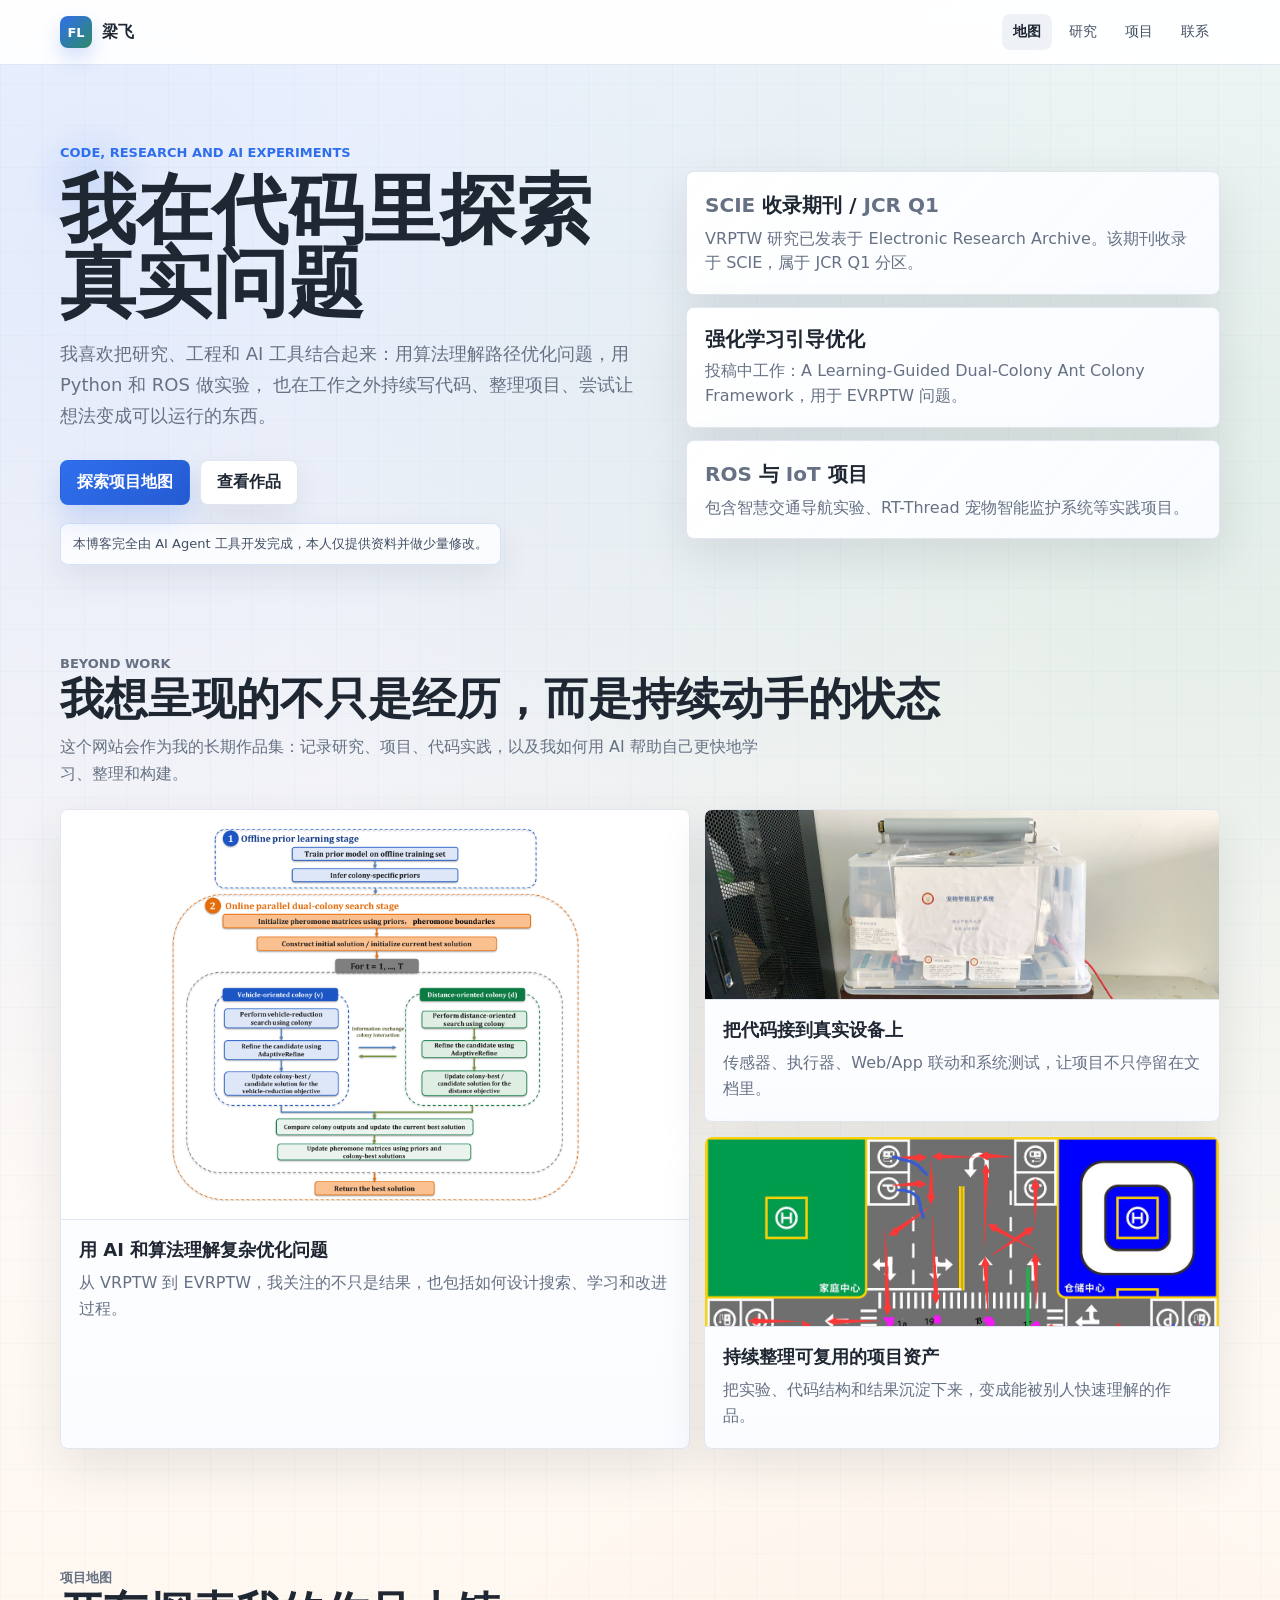
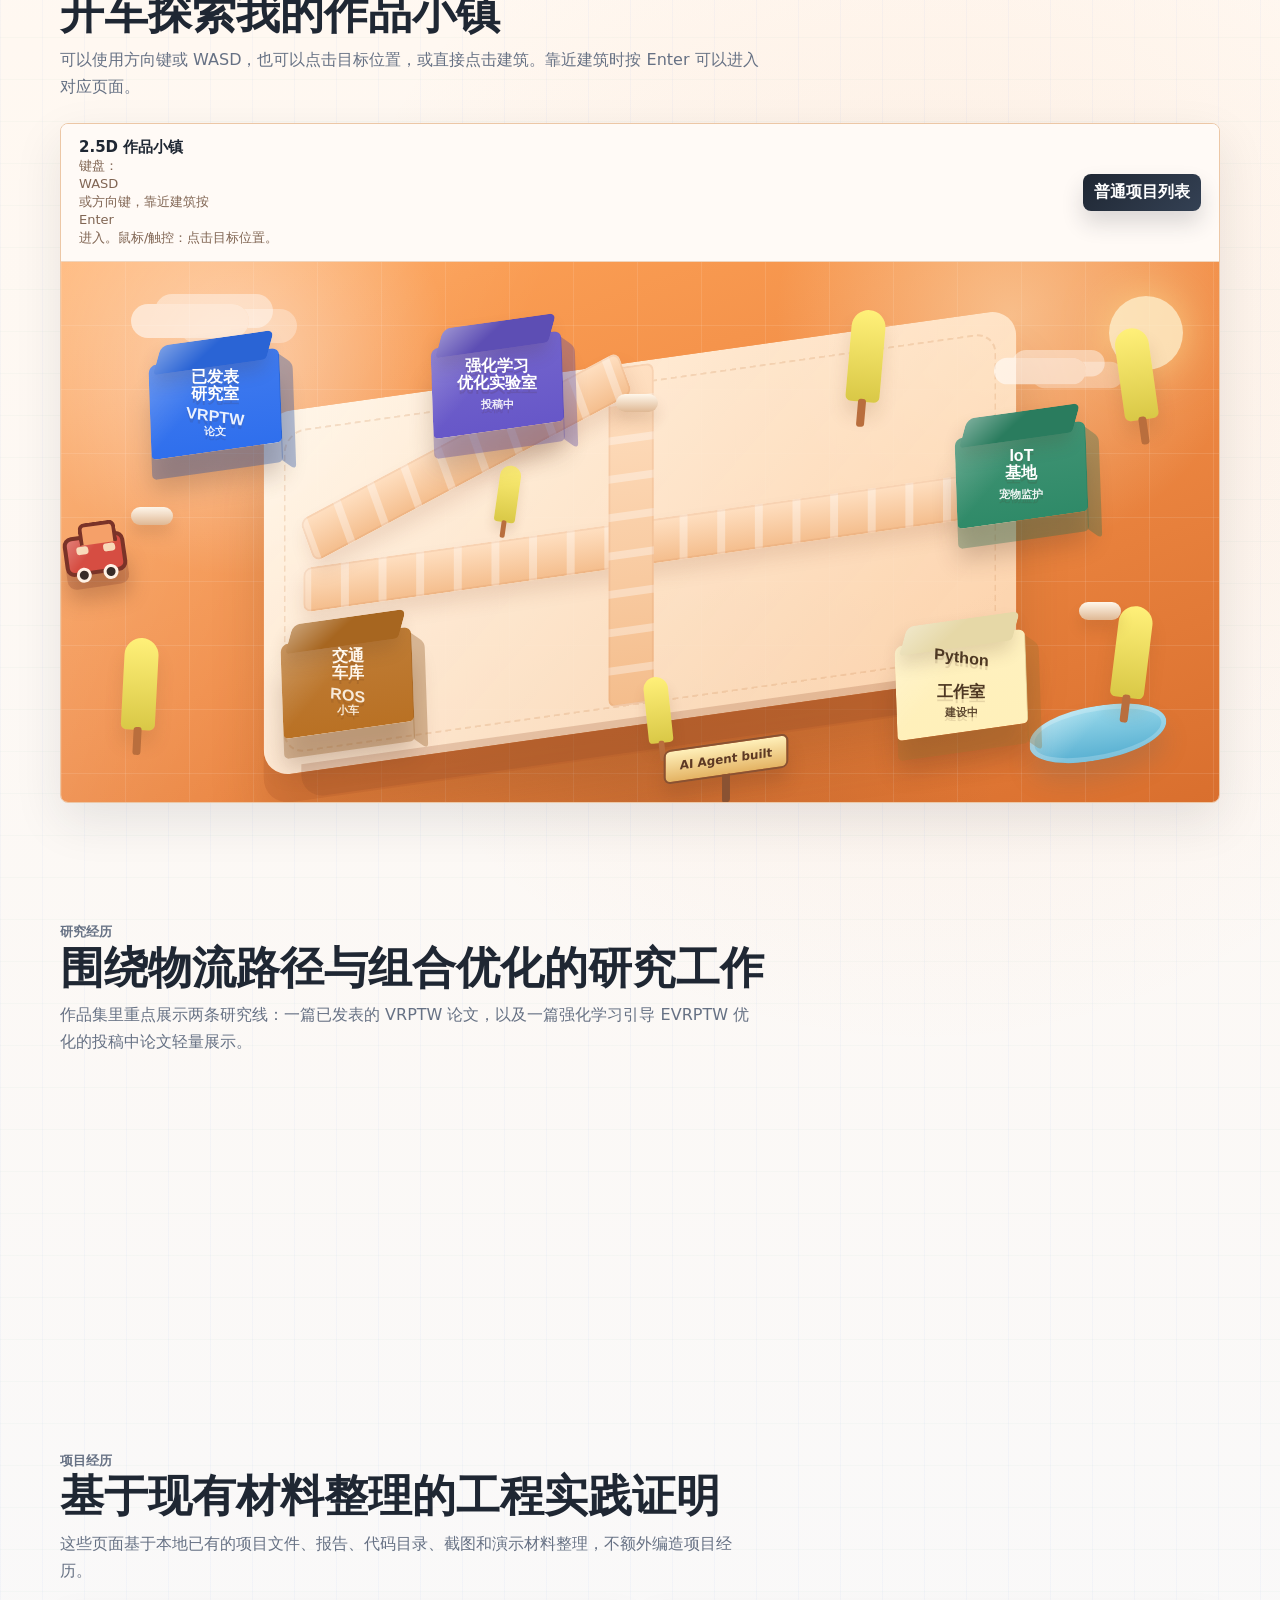
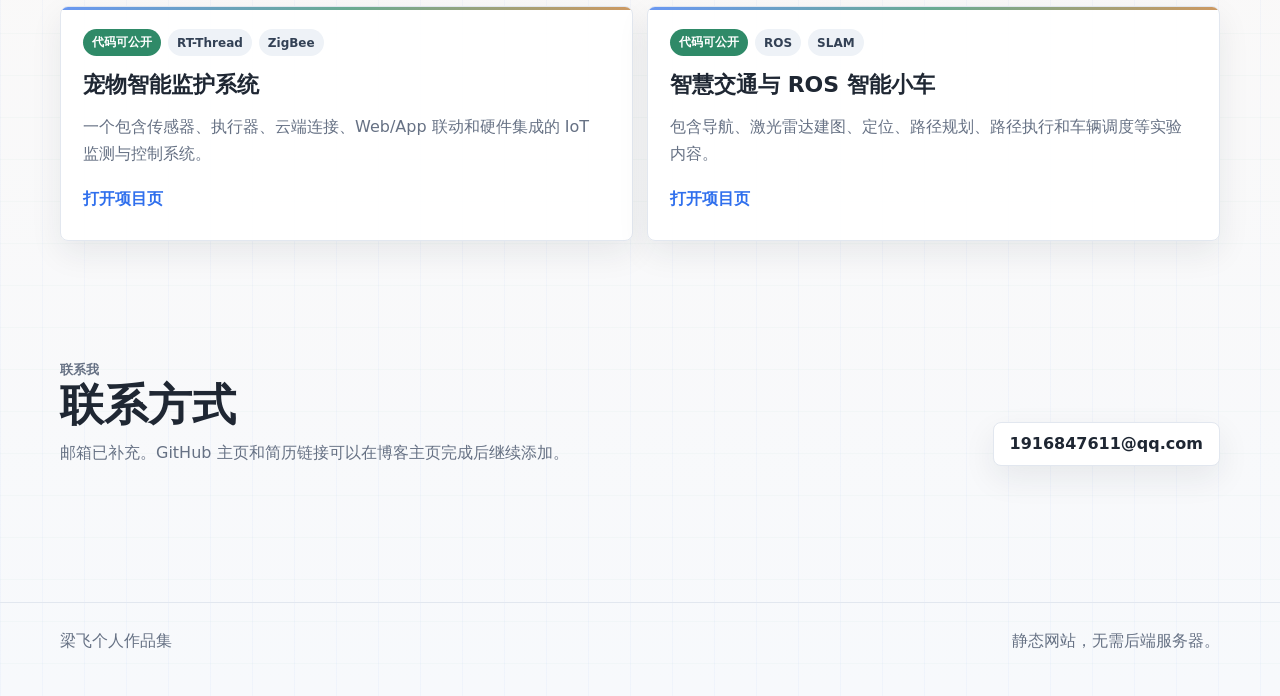
==== index.html @ 17a9ac5a "Initial portfolio site" ====
<!doctype html>
<html lang="zh-CN">
<head>
  <meta charset="utf-8">
  <meta name="viewport" content="width=device-width, initial-scale=1">
  <title>梁飞 | AI、数据与 Python 作品集</title>
  <meta name="description" content="梁飞的个人作品集，聚焦 AI、数据、路径优化、ROS、IoT 和 Python 工程实践。">
  <link rel="icon" href="assets/favicon.svg" type="image/svg+xml">
  <meta property="og:type" content="website">
  <meta property="og:title" content="梁飞 | AI、数据与 Python 作品集">
  <meta property="og:description" content="梁飞的个人作品集，聚焦路径优化、强化学习、ROS、IoT 和 Python 工程实践。">
  <meta property="og:image" content="assets/img/og-image.png">
  <meta name="twitter:card" content="summary_large_image">
  <meta name="twitter:title" content="梁飞 | AI、数据与 Python 作品集">
  <meta name="twitter:description" content="梁飞的个人作品集，聚焦路径优化、强化学习、ROS、IoT 和 Python 工程实践。">
  <meta name="twitter:image" content="assets/img/og-image.png">
  <link rel="stylesheet" href="assets/css/styles.css">
</head>
<body>
  <header class="site-header">
    <nav class="nav" aria-label="主导航">
      <a class="brand" href="index.html">
        <span class="brand-mark">FL</span>
        <span>梁飞</span>
      </a>
      <div class="nav-links">
        <a href="#map">地图</a>
        <a href="#research">研究</a>
        <a href="#projects">项目</a>
        <a href="#contact">联系</a>
      </div>
    </nav>
  </header>

  <main class="page">
    <section class="hero" id="home">
      <div>
        <p class="eyebrow">Code, research and AI experiments</p>
        <h1>我在代码里探索真实问题</h1>
        <p class="hero-copy">
          我喜欢把研究、工程和 <span class="notranslate" translate="no">AI</span> 工具结合起来：用算法理解路径优化问题，用 <span class="notranslate" translate="no">Python</span> 和 <span class="notranslate" translate="no">ROS</span> 做实验，
          也在工作之外持续写代码、整理项目、尝试让想法变成可以运行的东西。
        </p>
        <div class="hero-actions">
          <a class="primary-action" href="#map">探索项目地图</a>
          <a class="secondary-action" href="#projects">查看作品</a>
        </div>
        <p class="agent-note">本博客完全由 <span class="notranslate" translate="no">AI Agent</span> 工具开发完成，本人仅提供资料并做少量修改。</p>
      </div>
      <aside class="hero-panel" aria-label="作品集亮点">
        <div class="metric">
          <strong><span class="notranslate" translate="no">SCIE</span> 收录期刊 / <span class="notranslate" translate="no">JCR Q1</span></strong>
          <span><span class="notranslate" translate="no">VRPTW</span> 研究已发表于 <span class="notranslate" translate="no">Electronic Research Archive</span>。该期刊收录于 <span class="notranslate" translate="no">SCIE</span>，属于 <span class="notranslate" translate="no">JCR Q1</span> 分区。</span>
        </div>
        <div class="metric">
          <strong>强化学习引导优化</strong>
          <span>投稿中工作：<span class="notranslate" translate="no">A Learning-Guided Dual-Colony Ant Colony Framework</span>，用于 <span class="notranslate" translate="no">EVRPTW</span> 问题。</span>
        </div>
        <div class="metric">
          <strong><span class="notranslate" translate="no">ROS</span> 与 <span class="notranslate" translate="no">IoT</span> 项目</strong>
          <span>包含智慧交通导航实验、<span class="notranslate" translate="no">RT-Thread</span> 宠物智能监护系统等实践项目。</span>
        </div>
      </aside>
    </section>

    <section class="section personal-section">
      <div class="section-head">
        <div>
          <p class="eyebrow">Beyond work</p>
          <h2>我想呈现的不只是经历，而是持续动手的状态</h2>
          <p>这个网站会作为我的长期作品集：记录研究、项目、代码实践，以及我如何用 <span class="notranslate" translate="no">AI</span> 帮助自己更快地学习、整理和构建。</p>
        </div>
      </div>
      <div class="visual-grid">
        <a class="visual-card visual-card-large" href="projects/rl-optimization.html">
          <img src="assets/img/rl-flowchart.png" alt="强化学习优化论文流程图">
          <div>
            <strong>用 <span class="notranslate" translate="no">AI</span> 和算法理解复杂优化问题</strong>
            <p>从 <span class="notranslate" translate="no">VRPTW</span> 到 <span class="notranslate" translate="no">EVRPTW</span>，我关注的不只是结果，也包括如何设计搜索、学习和改进过程。</p>
          </div>
        </a>
        <a class="visual-card" href="projects/iot-base.html">
          <img src="assets/img/pet-front.png" alt="宠物智能监护系统硬件正面">
          <div>
            <strong>把代码接到真实设备上</strong>
            <p>传感器、执行器、Web/App 联动和系统测试，让项目不只停留在文档里。</p>
          </div>
        </a>
        <a class="visual-card" href="projects/traffic-garage.html">
          <img src="assets/img/traffic-path.png" alt="智慧交通路径规划示意图">
          <div>
            <strong>持续整理可复用的项目资产</strong>
            <p>把实验、代码结构和结果沉淀下来，变成能被别人快速理解的作品。</p>
          </div>
        </a>
      </div>
    </section>

    <section class="section" id="map">
      <div class="section-head">
        <div>
          <p class="eyebrow">项目地图</p>
          <h2>开车探索我的作品小镇</h2>
          <p>可以使用方向键或 <span class="notranslate" translate="no">WASD</span>，也可以点击目标位置，或直接点击建筑。靠近建筑时按 <span class="notranslate" translate="no">Enter</span> 可以进入对应页面。</p>
        </div>
      </div>

      <div class="map-shell">
        <div class="map-toolbar">
          <div>
            <strong>2.5D 作品小镇</strong>
            <span>键盘：<span class="notranslate" translate="no">WASD</span> 或方向键，靠近建筑按 <span class="notranslate" translate="no">Enter</span> 进入。鼠标/触控：点击目标位置。</span>
          </div>
          <a class="button-link" href="#projects">普通项目列表</a>
        </div>
        <div class="project-map" data-map tabindex="0" aria-label="交互式 2.5D 项目地图">
          <span class="map-cloud c1"></span>
          <span class="map-cloud c2"></span>
          <span class="map-lake"></span>
          <div class="map-ground"></div>
          <div class="map-road"></div>
          <div class="map-road branch"></div>
          <button class="map-building" type="button" data-project="published"><span>已发表<br>研究室<small><span class="notranslate" translate="no">VRPTW</span> 论文</small></span></button>
          <button class="map-building" type="button" data-project="rl"><span>强化学习<br>优化实验室<small>投稿中</small></span></button>
          <button class="map-building" type="button" data-project="iot"><span>IoT<br>基地<small>宠物监护</small></span></button>
          <button class="map-building" type="button" data-project="traffic"><span>交通<br>车库<small><span class="notranslate" translate="no">ROS</span> 小车</small></span></button>
          <button class="map-building" type="button" data-project="python"><span><span class="notranslate" translate="no">Python</span><br>工作室<small>建设中</small></span></button>
          <span class="tree t1"></span>
          <span class="tree t2"></span>
          <span class="tree t3"></span>
          <span class="tree t4"></span>
          <span class="tree t5"></span>
          <span class="tree t6"></span>
          <span class="rock r1"></span>
          <span class="rock r2"></span>
          <span class="rock r3"></span>
          <span class="map-sign notranslate" translate="no">AI Agent built</span>
          <div class="map-car" data-car aria-hidden="true"><span class="wheel left"></span><span class="wheel right"></span></div>
          <aside class="map-card" data-map-card>
            <div class="tag-row" data-card-tags></div>
            <h3 data-card-title>已发表研究室</h3>
            <p data-card-summary></p>
            <p><strong>状态：</strong> <span data-card-status></span></p>
            <a class="primary-action" data-card-link href="projects/published-research.html">查看详情</a>
            <p class="map-enter-hint">靠近建筑时按 <span class="notranslate" translate="no">Enter</span> 进入对应页面</p>
          </aside>
        </div>
      </div>
    </section>

    <section class="section" id="research">
      <div class="section-head">
        <div>
          <p class="eyebrow">研究经历</p>
          <h2>围绕物流路径与组合优化的研究工作</h2>
          <p>作品集里重点展示两条研究线：一篇已发表的 <span class="notranslate" translate="no">VRPTW</span> 论文，以及一篇强化学习引导 <span class="notranslate" translate="no">EVRPTW</span> 优化的投稿中论文轻量展示。</p>
        </div>
      </div>
      <div class="work-grid">
        <article class="work-card featured">
          <div class="tag-row">
            <span class="tag blue">已发表</span>
            <span class="tag notranslate" translate="no">SCIE</span>
            <span class="tag notranslate" translate="no">JCR Q1</span>
            <span class="tag notranslate" translate="no">VRPTW</span>
            <span class="tag notranslate" translate="no">CSO-TS</span>
          </div>
          <h3><span class="notranslate" translate="no">Synergistic design for VRPTW</span></h3>
          <p>基于路径多样性指标与自适应邻域搜索的竞争群优化方法，并在 Solomon benchmark 上进行测试。</p>
          <a class="text-link" href="projects/published-research.html">查看研究详情</a>
        </article>
        <article class="work-card">
          <div class="tag-row">
            <span class="tag violet">投稿中</span>
            <span class="tag">强化学习</span>
            <span class="tag notranslate" translate="no">EVRPTW</span>
          </div>
          <h3><span class="notranslate" translate="no">A Learning-Guided Dual-Colony Ant Colony Framework</span></h3>
          <p>投稿中论文的有限公开展示：学习引导双种群蚁群算法，用于解决带时间窗的电动车路径问题。</p>
          <a class="text-link" href="projects/rl-optimization.html">查看轻量展示</a>
        </article>
      </div>
    </section>

    <section class="section" id="projects">
      <div class="section-head">
        <div>
          <p class="eyebrow">项目经历</p>
          <h2>基于现有材料整理的工程实践证明</h2>
          <p>这些页面基于本地已有的项目文件、报告、代码目录、截图和演示材料整理，不额外编造项目经历。</p>
        </div>
      </div>
      <div class="work-grid">
        <article class="work-card">
          <div class="tag-row">
            <span class="tag green">代码可公开</span>
            <span class="tag notranslate" translate="no">RT-Thread</span>
            <span class="tag notranslate" translate="no">ZigBee</span>
          </div>
          <h3>宠物智能监护系统</h3>
          <p>一个包含传感器、执行器、云端连接、Web/App 联动和硬件集成的 IoT 监测与控制系统。</p>
          <a class="text-link" href="projects/iot-base.html">打开项目页</a>
        </article>
        <article class="work-card">
          <div class="tag-row">
            <span class="tag green">代码可公开</span>
            <span class="tag notranslate" translate="no">ROS</span>
            <span class="tag notranslate" translate="no">SLAM</span>
          </div>
          <h3>智慧交通与 <span class="notranslate" translate="no">ROS</span> 智能小车</h3>
          <p>包含导航、激光雷达建图、定位、路径规划、路径执行和车辆调度等实验内容。</p>
          <a class="text-link" href="projects/traffic-garage.html">打开项目页</a>
        </article>
      </div>
    </section>

    <section class="section" id="contact">
      <div class="section-head">
        <div>
          <p class="eyebrow">联系我</p>
          <h2>联系方式</h2>
          <p>邮箱已补充。GitHub 主页和简历链接可以在博客主页完成后继续添加。</p>
        </div>
        <a class="secondary-action" href="mailto:1916847611@qq.com">1916847611@qq.com</a>
      </div>
    </section>
  </main>

  <footer class="site-footer">
    <div class="footer-row">
      <span>梁飞个人作品集</span>
      <span>静态网站，无需后端服务器。</span>
    </div>
  </footer>

  <script src="assets/js/main.js?v=20260509-polish"></script>
</body>
</html>
---- assets/css/styles.css ----
:root {
  --ink: #1f2733;
  --muted: #667184;
  --line: #e2e7ef;
  --line-strong: #d4dce8;
  --paper: #ffffff;
  --soft: #f6f8fb;
  --clay: #f08b45;
  --clay-deep: #d96f2e;
  --cream: #fff0df;
  --blue: #2f6fed;
  --green: #2f8a68;
  --amber: #b97124;
  --violet: #6757c8;
  --red: #d64d42;
  --shadow: 0 18px 48px rgba(31, 39, 51, .10);
  --shadow-soft: 0 12px 32px rgba(31, 39, 51, .08);
}

* {
  box-sizing: border-box;
}

html {
  scroll-behavior: smooth;
}

body {
  margin: 0;
  color: var(--ink);
  background:
    linear-gradient(90deg, rgba(47, 111, 237, .035) 1px, transparent 1px),
    linear-gradient(0deg, rgba(47, 138, 104, .028) 1px, transparent 1px),
    radial-gradient(circle at 8% 6%, rgba(47, 111, 237, .12), transparent 26%),
    radial-gradient(circle at 92% 12%, rgba(47, 138, 104, .13), transparent 25%),
    radial-gradient(circle at 72% 52%, rgba(240, 139, 69, .10), transparent 28%),
    linear-gradient(180deg, #fbfcff 0%, #fff8f1 42%, #f7f9fc 100%);
  background-size: 42px 42px, 42px 42px, auto, auto, auto, auto;
  font-family: Inter, ui-sans-serif, system-ui, -apple-system, BlinkMacSystemFont, "Segoe UI", sans-serif;
  letter-spacing: 0;
}

a {
  color: inherit;
  text-decoration: none;
}

img {
  display: block;
  max-width: 100%;
}

.site-header {
  position: sticky;
  top: 0;
  z-index: 20;
  background: rgba(255, 255, 255, .92);
  border-bottom: 1px solid var(--line);
  backdrop-filter: blur(14px);
}

.nav {
  width: min(1160px, calc(100vw - 32px));
  min-height: 64px;
  margin: 0 auto;
  display: flex;
  align-items: center;
  justify-content: space-between;
  gap: 18px;
}

.brand {
  display: inline-flex;
  align-items: center;
  gap: 10px;
  font-weight: 800;
}

.brand-mark {
  width: 32px;
  height: 32px;
  border-radius: 8px;
  display: grid;
  place-items: center;
  color: #fff;
  background: linear-gradient(135deg, var(--blue), var(--green));
  box-shadow: 0 10px 20px rgba(47, 111, 237, .22);
  font-size: 13px;
}

.nav-links {
  display: flex;
  align-items: center;
  gap: 6px;
  color: #435064;
  font-size: 14px;
}

.nav-links a,
.text-link,
.button-link {
  min-height: 36px;
  display: inline-flex;
  align-items: center;
  justify-content: center;
  border-radius: 8px;
  padding: 8px 11px;
}

.nav-links a:hover,
.text-link:hover {
  background: #eef2f7;
}

.nav-links a.is-active {
  color: var(--ink);
  background: #eef2f7;
  font-weight: 850;
}

.button-link {
  color: white;
  background: linear-gradient(135deg, var(--ink), #344154);
  font-weight: 700;
  box-shadow: 0 12px 22px rgba(31, 39, 51, .16);
  transition: transform .18s ease, box-shadow .18s ease, filter .18s ease;
}

.button-link:hover,
.button-link:focus-visible {
  transform: translateY(-2px);
  filter: saturate(1.04);
  box-shadow: 0 16px 30px rgba(31, 39, 51, .20);
}

.page {
  width: min(1160px, calc(100vw - 32px));
  margin: 0 auto;
}

.hero {
  min-height: 560px;
  display: grid;
  grid-template-columns: 1.05fr .95fr;
  gap: 36px;
  align-items: center;
  padding: 72px 0 52px;
}

.hero > div:first-child {
  position: relative;
}

.hero > div:first-child::before {
  content: "";
  position: absolute;
  left: -34px;
  top: -28px;
  width: 132px;
  height: 132px;
  border-radius: 999px;
  background: radial-gradient(circle, rgba(47, 111, 237, .12), transparent 70%);
  z-index: -1;
}

.eyebrow {
  margin: 0 0 14px;
  color: var(--blue);
  font-size: 13px;
  font-weight: 800;
  text-transform: uppercase;
}

h1,
h2,
h3,
p {
  letter-spacing: 0;
}

h1 {
  margin: 0;
  font-size: clamp(42px, 7vw, 76px);
  line-height: .96;
}

.hero-copy {
  max-width: 720px;
  margin: 20px 0 0;
  color: var(--muted);
  font-size: 18px;
  line-height: 1.72;
}

.hero-actions {
  display: flex;
  flex-wrap: wrap;
  gap: 10px;
  margin-top: 28px;
}

.primary-action,
.secondary-action {
  min-height: 44px;
  display: inline-flex;
  align-items: center;
  justify-content: center;
  border-radius: 8px;
  padding: 11px 16px;
  font-weight: 800;
  border: 1px solid transparent;
  transition: transform .18s ease, box-shadow .18s ease, border-color .18s ease, filter .18s ease;
}

.primary-action {
  color: #fff;
  background: linear-gradient(135deg, var(--blue), #255bd2);
  box-shadow: 0 14px 28px rgba(47, 111, 237, .20);
}

.secondary-action {
  background: #fff;
  border-color: var(--line);
  box-shadow: var(--shadow-soft);
}

.primary-action:hover,
.primary-action:focus-visible,
.secondary-action:hover,
.secondary-action:focus-visible {
  transform: translateY(-2px);
  filter: saturate(1.04);
}

.secondary-action:hover,
.secondary-action:focus-visible {
  border-color: rgba(47, 111, 237, .30);
  box-shadow: 0 16px 30px rgba(31, 39, 51, .11);
}

.agent-note {
  width: fit-content;
  max-width: 100%;
  margin: 18px 0 0;
  padding: 10px 12px;
  border: 1px solid rgba(47, 111, 237, .18);
  border-radius: 8px;
  color: #435064;
  background: rgba(255, 255, 255, .78);
  box-shadow: var(--shadow-soft);
  font-size: 13px;
  line-height: 1.55;
}

.hero-panel {
  display: grid;
  gap: 12px;
}

.metric {
  padding: 18px;
  border: 1px solid var(--line);
  border-radius: 8px;
  background:
    linear-gradient(135deg, rgba(255, 255, 255, .98), rgba(248, 251, 255, .94)),
    #fff;
  box-shadow: var(--shadow);
  transition: transform .22s ease, box-shadow .22s ease, border-color .22s ease;
}

.metric:hover {
  transform: translateY(-4px);
  border-color: rgba(47, 111, 237, .22);
  box-shadow: 0 24px 48px rgba(31, 39, 51, .13);
}

.metric strong {
  display: block;
  margin-bottom: 6px;
  font-size: 20px;
}

.metric span {
  color: var(--muted);
  line-height: 1.55;
}

.section {
  padding: 54px 0;
}

.reveal {
  opacity: 0;
  transform: translateY(18px);
  transition: opacity .48s ease, transform .48s ease;
}

.reveal.is-visible {
  opacity: 1;
  transform: none;
}

.section-head {
  display: flex;
  justify-content: space-between;
  align-items: end;
  gap: 18px;
  margin-bottom: 22px;
}

.section-head h2,
.project-hero h1 {
  margin: 0;
  font-size: clamp(28px, 4vw, 44px);
  line-height: 1.08;
}

.section-head p,
.project-hero p {
  margin: 10px 0 0;
  max-width: 700px;
  color: var(--muted);
  line-height: 1.7;
}

.work-grid {
  display: grid;
  grid-template-columns: repeat(2, minmax(0, 1fr));
  gap: 14px;
}

.personal-section {
  padding-top: 18px;
}

.visual-grid {
  display: grid;
  grid-template-columns: 1.1fr .9fr;
  gap: 14px;
}

.visual-card {
  min-height: 260px;
  overflow: hidden;
  display: flex;
  flex-direction: column;
  border: 1px solid var(--line);
  border-radius: 8px;
  background: linear-gradient(180deg, #fff, #fbfcff);
  box-shadow: var(--shadow);
  transition: transform .22s ease, box-shadow .22s ease, border-color .22s ease;
}

.visual-card-large {
  grid-row: span 2;
}

.visual-card img {
  width: 100%;
  height: 190px;
  object-fit: cover;
  object-position: top center;
  background: #fff;
  border-bottom: 1px solid var(--line);
  transition: transform .28s ease, filter .28s ease;
}

.visual-card-large img {
  height: 410px;
  object-fit: contain;
  padding: 18px;
}

.visual-card div {
  padding: 18px;
}

.visual-card strong {
  display: block;
  margin-bottom: 8px;
  font-size: 18px;
}

.visual-card p {
  margin: 0;
  color: var(--muted);
  line-height: 1.65;
}

.visual-card:hover,
.visual-card:focus-visible {
  transform: translateY(-8px);
  border-color: rgba(47, 111, 237, .36);
  box-shadow: 0 26px 58px rgba(31, 39, 51, .16);
}

.visual-card:hover img,
.visual-card:focus-visible img {
  transform: scale(1.025);
  filter: saturate(1.05) contrast(1.03);
}

.visual-card:focus-visible {
  outline: 3px solid rgba(47, 111, 237, .35);
  outline-offset: 3px;
}

.work-card,
.content-block,
.project-card {
  border: 1px solid var(--line);
  border-radius: 8px;
  background: rgba(255, 255, 255, .96);
  box-shadow: var(--shadow-soft);
}

.work-card {
  min-height: 218px;
  padding: 22px;
  display: flex;
  flex-direction: column;
  gap: 14px;
  position: relative;
  overflow: hidden;
  transition: transform .22s ease, box-shadow .22s ease, border-color .22s ease;
}

.work-card::before {
  content: "";
  position: absolute;
  left: 0;
  right: 0;
  top: 0;
  height: 3px;
  background: linear-gradient(90deg, var(--blue), var(--green), var(--amber));
  opacity: .72;
}

.work-card:hover {
  transform: translateY(-5px);
  border-color: rgba(47, 111, 237, .22);
  box-shadow: 0 24px 48px rgba(31, 39, 51, .13);
}

.work-card.featured {
  border-color: rgba(47, 111, 237, .28);
  background: linear-gradient(180deg, #fff, #f7faff);
}

.tag-row {
  display: flex;
  flex-wrap: wrap;
  gap: 7px;
}

.tag {
  display: inline-flex;
  align-items: center;
  min-height: 26px;
  padding: 5px 9px;
  border-radius: 999px;
  color: #334155;
  background: #eef2f7;
  font-size: 12px;
  font-weight: 750;
}

.tag.blue { color: #fff; background: var(--blue); }
.tag.green { color: #fff; background: var(--green); }
.tag.amber { color: #fff; background: var(--amber); }
.tag.violet { color: #fff; background: var(--violet); }

.work-card h3 {
  margin: 0;
  font-size: 22px;
}

.work-card p {
  margin: 0;
  color: var(--muted);
  line-height: 1.65;
}

.work-card .text-link {
  width: fit-content;
  margin-top: auto;
  padding-left: 0;
  color: var(--blue);
  font-weight: 800;
}

.map-shell {
  perspective: 1100px;
  border-radius: 8px;
  border: 1px solid #ecc7a6;
  overflow: hidden;
  background: #fff;
  box-shadow: var(--shadow);
}

.map-toolbar {
  min-height: 56px;
  padding: 14px 18px;
  display: flex;
  align-items: center;
  justify-content: space-between;
  gap: 14px;
  border-bottom: 1px solid #f0d5bd;
  background: #fffaf6;
}

.map-toolbar strong {
  display: block;
  font-size: 15px;
}

.map-toolbar span {
  display: block;
  color: #806553;
  font-size: 13px;
  line-height: 1.4;
}

.project-map {
  position: relative;
  height: 540px;
  overflow: hidden;
  cursor: crosshair;
  user-select: none;
  background:
    radial-gradient(circle at 15% 18%, rgba(255, 255, 255, .44), transparent 20%),
    radial-gradient(circle at 82% 10%, rgba(255, 245, 217, .45), transparent 22%),
    linear-gradient(90deg, rgba(255, 255, 255, .10) 1px, transparent 1px),
    linear-gradient(0deg, rgba(255, 255, 255, .10) 1px, transparent 1px),
    linear-gradient(160deg, #ffa65a 0%, var(--clay) 50%, var(--clay-deep) 100%);
  background-size: auto, auto, 64px 64px, 64px 64px, auto;
}

.project-map::before,
.project-map::after {
  content: "";
  position: absolute;
  pointer-events: none;
}

.project-map::before {
  inset: 0;
  background:
    linear-gradient(115deg, rgba(255, 255, 255, .24), transparent 35%),
    radial-gradient(circle at 50% 100%, rgba(92, 47, 24, .18), transparent 45%);
}

.project-map::after {
  right: 36px;
  top: 34px;
  width: 74px;
  height: 74px;
  border-radius: 999px;
  background: rgba(255, 246, 210, .75);
  box-shadow: 0 0 44px rgba(255, 237, 156, .58);
}

.map-cloud {
  position: absolute;
  z-index: 1;
  width: 118px;
  height: 34px;
  border-radius: 999px;
  background: rgba(255, 255, 255, .56);
  box-shadow: 24px -10px 0 rgba(255, 255, 255, .42), 48px 5px 0 rgba(255, 255, 255, .30);
  filter: blur(.2px);
  pointer-events: none;
}

.map-cloud.c1 {
  left: 70px;
  top: 42px;
}

.map-cloud.c2 {
  right: 120px;
  top: 92px;
  transform: scale(.78);
}

.map-lake {
  position: absolute;
  z-index: 1;
  right: 52px;
  bottom: 42px;
  width: 138px;
  height: 54px;
  border-radius: 52% 48% 56% 44%;
  background:
    linear-gradient(135deg, rgba(255, 255, 255, .38), transparent 44%),
    linear-gradient(180deg, #99d9eb, #57afd1);
  box-shadow: inset 0 0 0 5px rgba(255, 255, 255, .22), 0 18px 24px rgba(64, 97, 105, .18);
  transform: rotate(-8deg) skewX(-8deg);
}

.map-ground {
  position: absolute;
  left: 50%;
  top: 52%;
  width: 760px;
  height: 360px;
  border-radius: 28px;
  background:
    linear-gradient(135deg, rgba(255, 249, 238, .95), rgba(255, 222, 187, .88)),
    repeating-linear-gradient(90deg, rgba(214, 142, 78, .08) 0 1px, transparent 1px 34px);
  transform: translate(-50%, -50%) rotate(-8deg) skewX(-8deg);
  box-shadow: 0 28px 0 rgba(180, 91, 40, .30), 0 52px 52px rgba(120, 62, 28, .22);
}

.map-ground::before {
  content: "";
  position: absolute;
  inset: 20px;
  border: 2px dashed rgba(203, 139, 82, .22);
  border-radius: 22px;
}

.map-ground::after {
  content: "";
  position: absolute;
  left: 38px;
  right: 38px;
  bottom: -26px;
  height: 34px;
  border-radius: 0 0 24px 24px;
  background: rgba(146, 74, 38, .22);
}

.map-road {
  position: absolute;
  left: 50%;
  top: 52%;
  width: 680px;
  height: 44px;
  border-radius: 8px;
  background:
    linear-gradient(90deg, rgba(255, 255, 255, .34) 0 8px, transparent 8px 24px),
    linear-gradient(180deg, #ffe0c2, #f4bd8c);
  background-size: 38px 100%, auto;
  transform: translate(-50%, -50%) rotate(-8deg) skewX(-8deg);
  box-shadow: inset 0 0 0 2px rgba(181, 103, 52, .10), 0 12px 18px rgba(128, 65, 32, .13);
}

.map-road::after {
  content: "";
  position: absolute;
  left: 308px;
  top: -155px;
  width: 46px;
  height: 336px;
  border-radius: 8px;
  background:
    linear-gradient(0deg, rgba(255, 255, 255, .34) 0 8px, transparent 8px 24px),
    linear-gradient(180deg, #ffe0c2, #f4bd8c);
  background-size: 100% 38px, auto;
  box-shadow: inset 0 0 0 2px rgba(181, 103, 52, .10);
}

.map-road.branch {
  width: 360px;
  left: 35%;
  top: 36%;
  transform: translate(-50%, -50%) rotate(-28deg) skewX(-8deg);
}

.map-road.branch::after {
  display: none;
}

.map-building {
  --building: var(--blue);
  --building-side: rgba(35, 65, 124, .30);
  --roof: rgba(255, 255, 255, .24);
  position: absolute;
  z-index: 5;
  width: 132px;
  min-height: 90px;
  display: grid;
  place-items: center;
  padding: 12px;
  border: 0;
  border-radius: 8px 8px 5px 5px;
  color: #fff;
  background:
    linear-gradient(135deg, var(--roof), transparent 40%),
    linear-gradient(180deg, color-mix(in srgb, var(--building), white 8%), var(--building));
  box-shadow:
    0 20px 0 var(--building-side),
    0 31px 24px rgba(81, 47, 28, .24);
  transform: rotate(-8deg) skewX(-6deg);
  transform-origin: center bottom;
  transition: transform .22s ease, box-shadow .22s ease, filter .22s ease;
  cursor: pointer;
}

.map-building::before {
  content: "";
  position: absolute;
  left: 9px;
  right: 9px;
  top: -18px;
  height: 28px;
  border-radius: 7px 7px 4px 4px;
  background:
    linear-gradient(135deg, rgba(255, 255, 255, .38), transparent 45%),
    color-mix(in srgb, var(--building), black 10%);
  transform: skewX(-18deg);
  box-shadow: 0 10px 16px rgba(81, 47, 28, .16);
}

.map-building::after {
  content: "";
  position: absolute;
  right: -13px;
  top: 6px;
  width: 14px;
  height: calc(100% + 12px);
  border-radius: 0 5px 5px 0;
  background: var(--building-side);
  transform: skewY(40deg);
  transform-origin: left top;
}

.map-building span {
  position: relative;
  z-index: 1;
  display: block;
  transform: skewX(6deg) rotate(8deg);
  font-size: 16px;
  line-height: 1.05;
  font-weight: 900;
  text-align: center;
  text-shadow: 0 4px 0 rgba(78, 42, 27, .14);
}

.map-building small {
  display: block;
  margin-top: 6px;
  font-size: 11px;
  line-height: 1.25;
  font-weight: 750;
  opacity: .9;
}

.map-building[data-project="published"] { left: 90px; top: 95px; --building: var(--blue); --building-side: rgba(27, 74, 160, .34); }
.map-building[data-project="rl"] { left: 372px; top: 78px; --building: var(--violet); --building-side: rgba(76, 62, 158, .34); }
.map-building[data-project="iot"] { right: 130px; top: 168px; --building: var(--green); --building-side: rgba(39, 111, 82, .34); }
.map-building[data-project="traffic"] { left: 222px; bottom: 72px; --building: var(--amber); --building-side: rgba(142, 85, 31, .34); color: #fff8ed; }
.map-building[data-project="python"] { right: 190px; bottom: 70px; --building: #fff0ba; --building-side: rgba(154, 112, 46, .30); color: #4e3823; }

.map-building:hover,
.map-building:focus-visible {
  transform: translateY(-8px) rotate(-8deg) skewX(-6deg);
  filter: saturate(1.08) contrast(1.04);
  box-shadow:
    0 24px 0 var(--building-side),
    0 42px 34px rgba(81, 47, 28, .28);
}

.map-building.is-active {
  outline: 4px solid rgba(255, 255, 255, .82);
  transform: translateY(-9px) rotate(-8deg) skewX(-6deg);
  box-shadow:
    0 25px 0 var(--building-side),
    0 0 0 7px rgba(255, 255, 255, .28),
    0 42px 34px rgba(81, 47, 28, .30);
}

.tree,
.rock {
  position: absolute;
  z-index: 2;
}

.tree {
  width: 34px;
  height: 92px;
  border-radius: 18px 18px 6px 6px;
  background: linear-gradient(180deg, #fff079, #d9c846);
  box-shadow: 0 14px 18px rgba(112, 72, 30, .14);
}

.tree::after {
  content: "";
  position: absolute;
  bottom: -25px;
  left: 13px;
  width: 8px;
  height: 28px;
  border-radius: 3px;
  background: #b96e3d;
}

.tree.t1 { right: 66px; top: 66px; transform: rotate(-8deg); }
.tree.t2 { right: 336px; top: 48px; transform: rotate(5deg); }
.tree.t3 { left: 62px; bottom: 72px; transform: rotate(3deg); }
.tree.t4 { right: 70px; bottom: 104px; transform: rotate(7deg); }
.tree.t5 { left: 580px; bottom: 46px; transform: rotate(-6deg) scale(.72); }
.tree.t6 { left: 430px; top: 186px; transform: rotate(8deg) scale(.62); }

.rock {
  width: 42px;
  height: 18px;
  border-radius: 999px;
  background: linear-gradient(180deg, #fff7eb, #dfb894);
  box-shadow: 0 10px 14px rgba(101, 57, 26, .13);
}

.rock.r1 { left: 555px; top: 132px; }
.rock.r2 { left: 70px; top: 245px; }
.rock.r3 { right: 98px; top: 340px; }

.map-sign {
  position: absolute;
  z-index: 4;
  left: 52%;
  bottom: 26px;
  min-width: 126px;
  padding: 8px 10px;
  border: 2px solid #8a5232;
  border-radius: 7px;
  color: #5d3924;
  background: linear-gradient(180deg, #fff0ba, #e4b363);
  box-shadow: 0 14px 18px rgba(92, 48, 27, .18);
  font-size: 12px;
  font-weight: 900;
  text-align: center;
  transform: rotate(-8deg) skewX(-8deg);
  animation: sign-float 2.8s ease-in-out infinite;
}

.map-sign::after {
  content: "";
  position: absolute;
  left: 50%;
  top: 100%;
  width: 8px;
  height: 28px;
  border-radius: 0 0 3px 3px;
  background: #8a5232;
  transform: translateX(-50%);
}

@keyframes sign-float {
  0%,
  100% {
    translate: 0 0;
  }
  50% {
    translate: 0 -4px;
  }
}

.map-car {
  position: absolute;
  z-index: 9;
  left: 50%;
  top: 50%;
  width: 62px;
  height: 40px;
  border: 4px solid #7a3328;
  border-radius: 9px;
  background:
    linear-gradient(135deg, rgba(255, 255, 255, .28), transparent 42%),
    var(--red);
  box-shadow: 0 13px 0 rgba(122, 51, 40, .24), 0 25px 20px rgba(92, 48, 27, .26);
  transform: translate(-50%, -50%) rotate(-8deg);
  transition: transform .08s linear;
}

.map-car::before {
  content: "";
  position: absolute;
  left: 13px;
  top: -16px;
  width: 30px;
  height: 18px;
  border: 4px solid #7a3328;
  border-bottom: 0;
  border-radius: 7px 7px 0 0;
  background: #f5a069;
}

.map-car::after {
  content: "";
  position: absolute;
  left: 9px;
  top: 7px;
  width: 12px;
  height: 8px;
  border-radius: 3px;
  background: rgba(255, 244, 207, .84);
  box-shadow: 27px 0 0 rgba(255, 244, 207, .84);
}

.wheel {
  position: absolute;
  bottom: -11px;
  width: 15px;
  height: 15px;
  border: 3px solid #fff1e5;
  border-radius: 999px;
  background: #382c28;
}

.map-car.is-moving .wheel {
  animation: wheel-spin .34s linear infinite;
}

@keyframes wheel-spin {
  to {
    transform: rotate(360deg);
  }
}

.wheel.left { left: 6px; }
.wheel.right { right: 6px; }

.map-card {
  position: absolute;
  z-index: 15;
  left: 18px;
  bottom: 18px;
  width: min(380px, calc(100% - 36px));
  padding: 18px;
  border: 1px solid rgba(255, 255, 255, .72);
  border-radius: 8px;
  background: rgba(255, 255, 255, .94);
  box-shadow: 0 20px 44px rgba(86, 44, 21, .22);
  backdrop-filter: blur(12px);
  transform: translateY(0);
  animation: map-card-in .22s ease both;
}

@keyframes map-card-in {
  from {
    opacity: 0;
    transform: translateY(10px);
  }
  to {
    opacity: 1;
    transform: translateY(0);
  }
}

.map-card h3 {
  margin: 0 0 8px;
  font-size: 20px;
}

.map-card p {
  margin: 0 0 12px;
  color: var(--muted);
  line-height: 1.55;
}

.map-enter-hint {
  margin: 10px 0 0;
  color: #806553;
  font-size: 12px;
  font-weight: 750;
}

.map-card.is-hidden {
  display: none;
}

.preview-page {
  padding-bottom: 70px;
}

.preview-hero {
  margin-top: 34px;
}

.three-preview-shell {
  margin-top: 18px;
  overflow: hidden;
  border: 1px solid #ecc7a6;
  border-radius: 8px;
  background: #fff;
  box-shadow: var(--shadow);
}

.three-preview-toolbar {
  min-height: 58px;
  padding: 14px 18px;
  display: flex;
  align-items: center;
  justify-content: space-between;
  gap: 14px;
  border-bottom: 1px solid #f0d5bd;
  background: #fffaf6;
}

.three-preview-toolbar strong,
.three-preview-toolbar span {
  display: block;
}

.three-preview-toolbar span {
  margin-top: 2px;
  color: #806553;
  font-size: 13px;
}

.three-stage {
  position: relative;
  height: min(720px, calc(100vh - 220px));
  min-height: 520px;
  overflow: hidden;
  background: #ffa65a;
  cursor: grab;
  touch-action: none;
}

.three-stage:active {
  cursor: grabbing;
}

.three-stage canvas {
  width: 100%;
  height: 100%;
  display: block;
}

.three-label-layer {
  position: absolute;
  inset: 0;
  z-index: 3;
  pointer-events: none;
}

.three-label {
  position: absolute;
  max-width: 150px;
  min-height: 30px;
  border: 1px solid rgba(255, 255, 255, .70);
  border-radius: 8px;
  padding: 6px 9px;
  color: #263241;
  background: rgba(255, 255, 255, .86);
  box-shadow: 0 12px 24px rgba(76, 40, 19, .16);
  font-size: 12px;
  font-weight: 850;
  line-height: 1.25;
  pointer-events: auto;
  backdrop-filter: blur(10px);
}

.three-label:hover,
.three-label:focus-visible {
  background: #fff;
  outline: 3px solid rgba(47, 111, 237, .24);
}

.three-project-card {
  position: absolute;
  z-index: 4;
  left: 18px;
  bottom: 18px;
  width: min(380px, calc(100% - 36px));
  padding: 18px;
  border: 1px solid rgba(255, 255, 255, .76);
  border-radius: 8px;
  background: rgba(255, 255, 255, .94);
  box-shadow: 0 20px 44px rgba(86, 44, 21, .24);
  backdrop-filter: blur(12px);
  transform: translateY(10px);
  opacity: 0;
  transition: opacity .2s ease, transform .2s ease;
}

.three-project-card.is-visible {
  transform: translateY(0);
  opacity: 1;
}

.three-project-card h2 {
  margin: 10px 0 8px;
  font-size: 22px;
}

.three-project-card p {
  margin: 0 0 12px;
  color: var(--muted);
  line-height: 1.55;
}

.three-loading {
  position: absolute;
  inset: 0;
  z-index: 5;
  display: grid;
  place-items: center;
  color: #fff;
  background: linear-gradient(160deg, #ffa65a, #d96f2e);
  font-weight: 850;
}

.project-page {
  padding: 58px 0 70px;
}

.project-hero {
  position: relative;
  overflow: hidden;
  padding: 44px;
  border: 1px solid var(--line);
  border-radius: 8px;
  background:
    linear-gradient(135deg, rgba(255, 255, 255, .97), rgba(248, 251, 255, .92)),
    radial-gradient(circle at 86% 18%, rgba(47, 111, 237, .12), transparent 26%),
    #fff;
  box-shadow: var(--shadow);
}

.project-hero::before {
  content: "";
  position: absolute;
  right: -48px;
  top: -52px;
  width: 220px;
  height: 220px;
  border-radius: 999px;
  border: 34px solid rgba(47, 111, 237, .06);
}

.project-hero::after {
  content: "";
  position: absolute;
  right: 46px;
  bottom: -38px;
  width: 180px;
  height: 82px;
  border-radius: 999px;
  background: rgba(47, 138, 104, .08);
  transform: rotate(-10deg);
}

.project-hero > * {
  position: relative;
  z-index: 1;
}

.project-layout {
  display: grid;
  grid-template-columns: minmax(0, 1fr) 320px;
  gap: 18px;
  margin-top: 18px;
}

.content-block {
  position: relative;
  overflow: hidden;
  padding: 24px;
  margin-bottom: 18px;
  transition: transform .2s ease, box-shadow .2s ease, border-color .2s ease;
}

.content-block::before {
  content: "";
  position: absolute;
  left: 0;
  top: 0;
  width: 4px;
  height: 100%;
  background: linear-gradient(180deg, rgba(47, 111, 237, .55), rgba(47, 138, 104, .25));
}

.content-block:hover {
  transform: translateY(-2px);
  border-color: rgba(47, 111, 237, .18);
  box-shadow: 0 18px 42px rgba(31, 39, 51, .11);
}

.content-block h2 {
  margin: 0 0 14px;
  font-size: 24px;
}

.content-block h3 {
  margin: 20px 0 10px;
  font-size: 18px;
}

.content-block p,
.content-block li {
  color: #4b5668;
  line-height: 1.72;
}

.content-block ul {
  margin: 0;
  padding-left: 20px;
}

.side-panel {
  align-self: start;
  position: sticky;
  top: 86px;
  display: grid;
  gap: 12px;
}

.project-card {
  position: relative;
  overflow: hidden;
  padding: 18px;
}

.project-card::before {
  content: "";
  position: absolute;
  inset: 0 0 auto;
  height: 3px;
  background: linear-gradient(90deg, var(--blue), var(--green));
  opacity: .75;
}

.project-card strong {
  display: block;
  margin-bottom: 8px;
}

.project-card p {
  margin: 0;
  color: var(--muted);
  line-height: 1.6;
}

.media-grid {
  display: grid;
  grid-template-columns: repeat(2, minmax(0, 1fr));
  gap: 12px;
}

.media-grid.figure-stack {
  grid-template-columns: 1fr;
}

.media-grid figure {
  margin: 0;
  overflow: hidden;
  border: 1px solid var(--line);
  border-radius: 8px;
  background: #fff;
  box-shadow: var(--shadow-soft);
  transition: transform .22s ease, box-shadow .22s ease, border-color .22s ease;
}

.media-grid figure:hover,
.paper-gallery figure:hover {
  transform: translateY(-4px);
  border-color: rgba(47, 111, 237, .24);
  box-shadow: 0 22px 44px rgba(31, 39, 51, .13);
}

.media-grid img {
  width: 100%;
  height: 260px;
  object-fit: cover;
  object-position: top center;
  background: #fff;
  transition: transform .28s ease, filter .28s ease;
}

.media-grid figure:hover img {
  transform: scale(1.018);
  filter: saturate(1.04) contrast(1.02);
}

.media-grid .media-wide {
  grid-column: 1 / -1;
}

.interface-gallery img {
  height: 300px;
  border-bottom: 1px solid var(--line);
}

.interface-gallery .media-wide img {
  height: auto;
}

.media-grid figcaption {
  padding: 9px 10px;
  color: var(--muted);
  font-size: 13px;
}

.figure-stack figure {
  overflow-x: auto;
  background: #fff;
}

.figure-stack img {
  width: 100%;
  height: auto;
  min-width: 760px;
  object-fit: contain;
  background: #fff;
}

.paper-gallery {
  display: grid;
  grid-template-columns: repeat(2, minmax(0, 1fr));
  gap: 14px;
}

.paper-gallery figure {
  margin: 0;
  overflow: hidden;
  border: 1px solid var(--line);
  border-radius: 8px;
  background: #fff;
  box-shadow: 0 14px 34px rgba(31, 39, 51, .08);
  transition: transform .22s ease, box-shadow .22s ease, border-color .22s ease;
}

.paper-gallery img {
  width: 100%;
  height: 280px;
  object-fit: contain;
  object-position: top center;
  padding: 12px;
  background: #fff;
  border-bottom: 1px solid var(--line);
}

.paper-gallery figcaption {
  padding: 12px 14px;
  color: var(--muted);
  font-size: 13px;
  line-height: 1.55;
}

.paper-gallery .paper-feature {
  grid-column: 1 / -1;
}

.paper-gallery .paper-feature img {
  height: 430px;
}

.code-list {
  display: grid;
  gap: 8px;
}

.code-list code,
.citation {
  display: block;
  overflow-wrap: anywhere;
  padding: 12px;
  border-radius: 8px;
  color: #334155;
  background: #f1f5f9;
  line-height: 1.6;
}

.site-footer {
  margin-top: 60px;
  padding: 28px 0 44px;
  color: var(--muted);
  border-top: 1px solid var(--line);
}

.footer-row {
  width: min(1160px, calc(100vw - 32px));
  margin: 0 auto;
  display: flex;
  justify-content: space-between;
  gap: 18px;
}

@media (prefers-reduced-motion: reduce) {
  html {
    scroll-behavior: auto;
  }

  *,
  *::before,
  *::after {
    animation-duration: .01ms !important;
    animation-iteration-count: 1 !important;
    scroll-behavior: auto !important;
    transition-duration: .01ms !important;
  }

  .reveal {
    opacity: 1;
    transform: none;
  }
}

@media (max-width: 920px) {
  .nav {
    align-items: flex-start;
    flex-direction: column;
    padding: 12px 0;
  }

  .nav-links {
    flex-wrap: wrap;
  }

  .hero,
  .project-layout {
    grid-template-columns: 1fr;
  }

  .hero {
    min-height: auto;
    padding-top: 42px;
  }

  .work-grid,
  .visual-grid,
  .paper-gallery,
  .media-grid {
    grid-template-columns: 1fr;
  }

  .paper-gallery .paper-feature img {
    height: 320px;
  }

  .visual-card-large {
    grid-row: auto;
  }

  .visual-card-large img {
    height: 300px;
  }

  .section-head,
  .map-toolbar,
  .three-preview-toolbar,
  .footer-row {
    align-items: flex-start;
    flex-direction: column;
  }

  .three-stage {
    height: 620px;
  }

  .project-map {
    height: 680px;
  }

  .map-ground {
    width: 620px;
    height: 500px;
  }

  .map-road {
    width: 530px;
    top: 51%;
  }

  .map-building {
    width: 118px;
    min-height: 84px;
  }

  .map-building[data-project="published"] { left: 34px; top: 70px; }
  .map-building[data-project="rl"] { right: 40px; left: auto; top: 96px; }
  .map-building[data-project="iot"] { right: 36px; top: 294px; }
  .map-building[data-project="traffic"] { left: 34px; bottom: 118px; }
  .map-building[data-project="python"] { right: 42px; bottom: 80px; }

  .map-lake {
    right: 24px;
    bottom: 34px;
    width: 104px;
  }

  .map-sign {
    left: 42%;
    bottom: 28px;
  }

  .side-panel {
    position: static;
  }
}

@media (max-width: 560px) {
  .page {
    width: min(100vw - 24px, 1160px);
  }

  h1 {
    font-size: 42px;
  }

  .project-hero {
    padding: 24px;
  }

  .content-block {
    padding: 18px;
  }

  .agent-note {
    font-size: 12px;
  }

  .map-cloud.c2,
  .tree.t6,
  .rock.r3 {
    display: none;
  }

  .three-stage {
    min-height: 560px;
  }

  .three-project-card {
    left: 12px;
    bottom: 12px;
    width: calc(100% - 24px);
  }
}
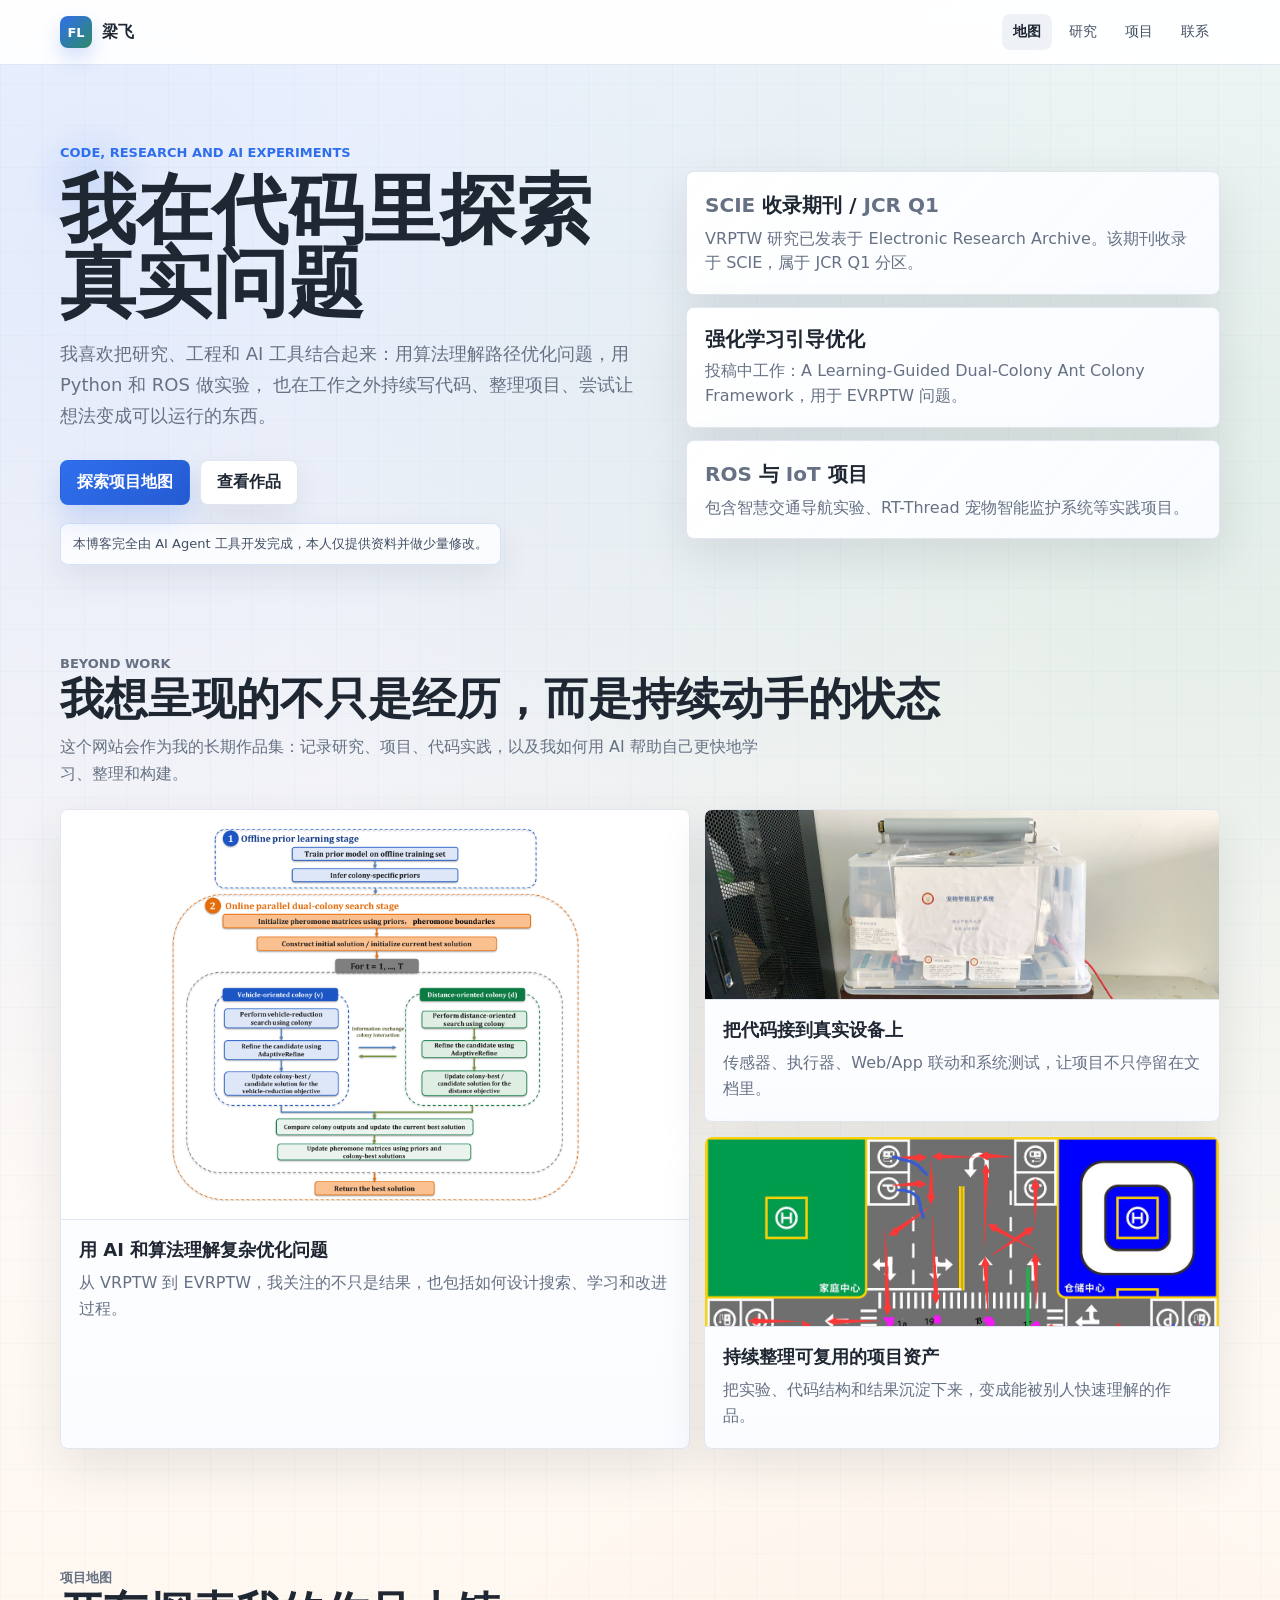
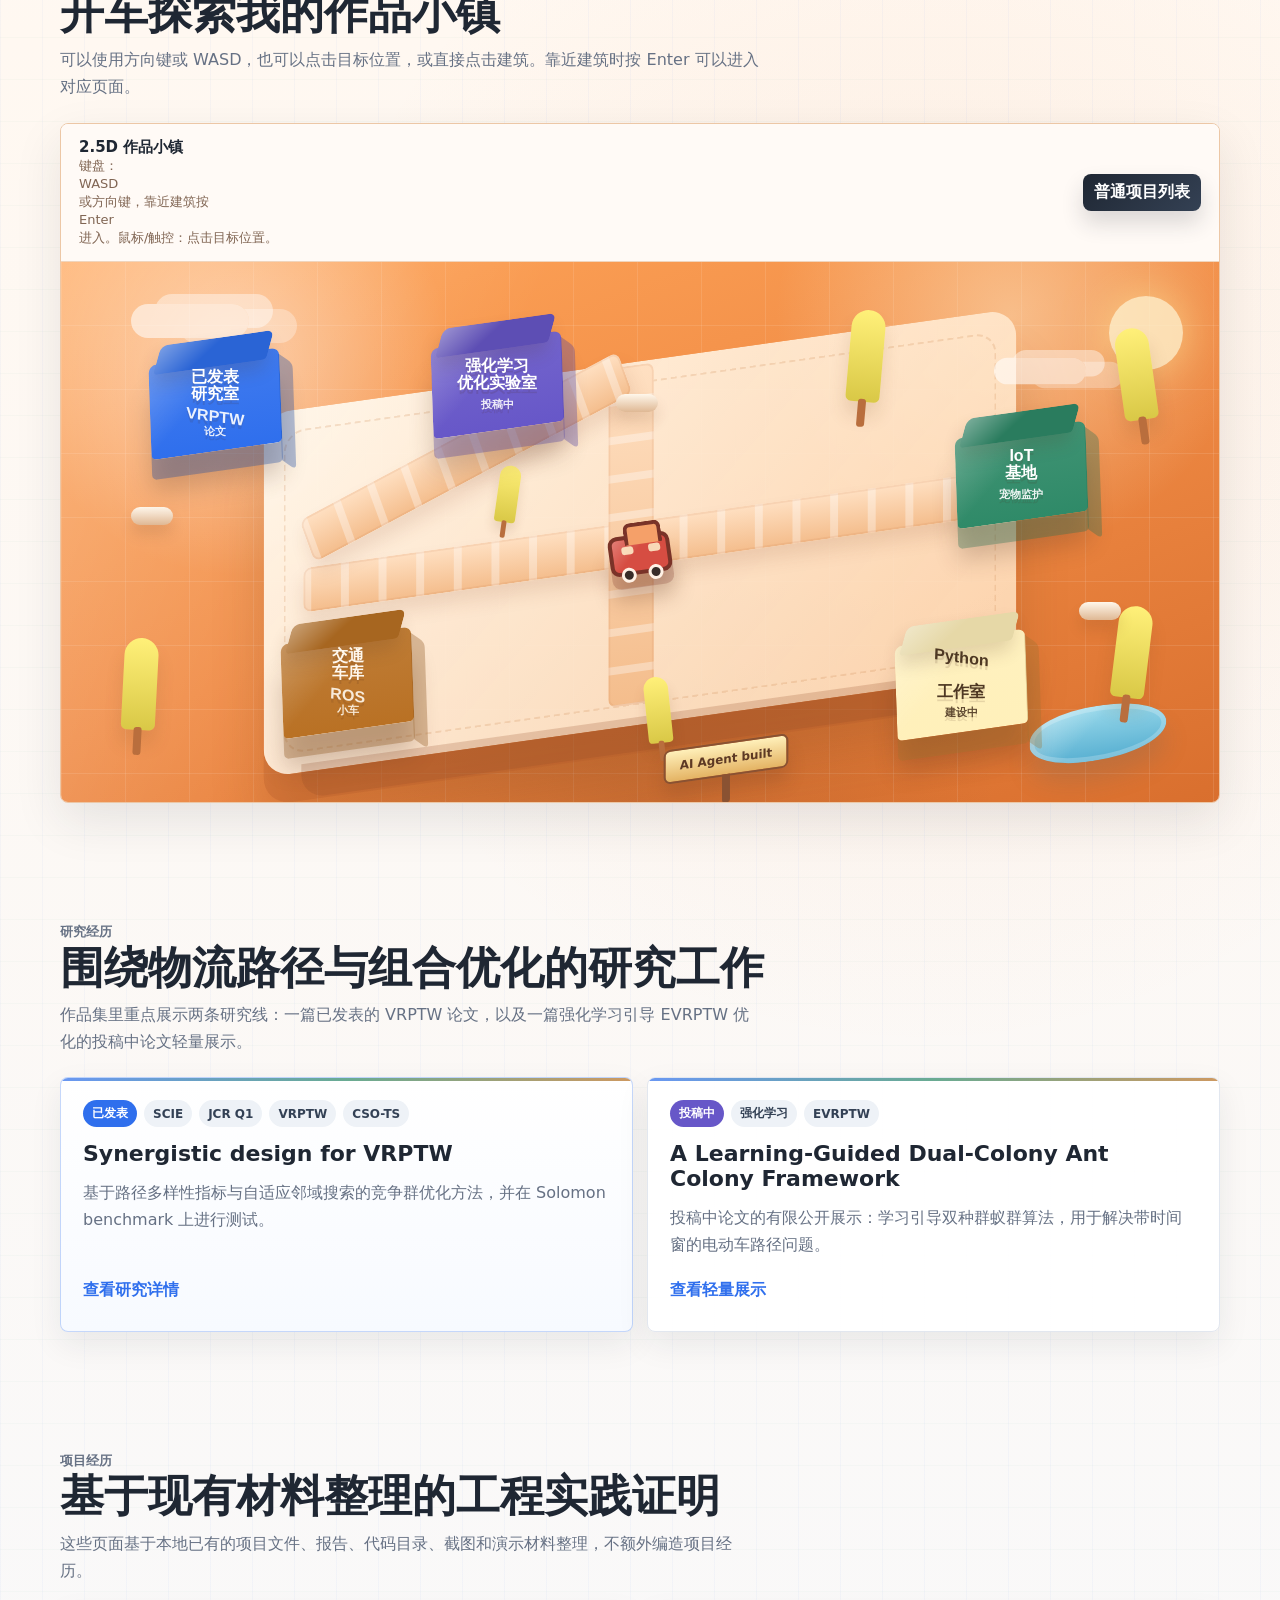
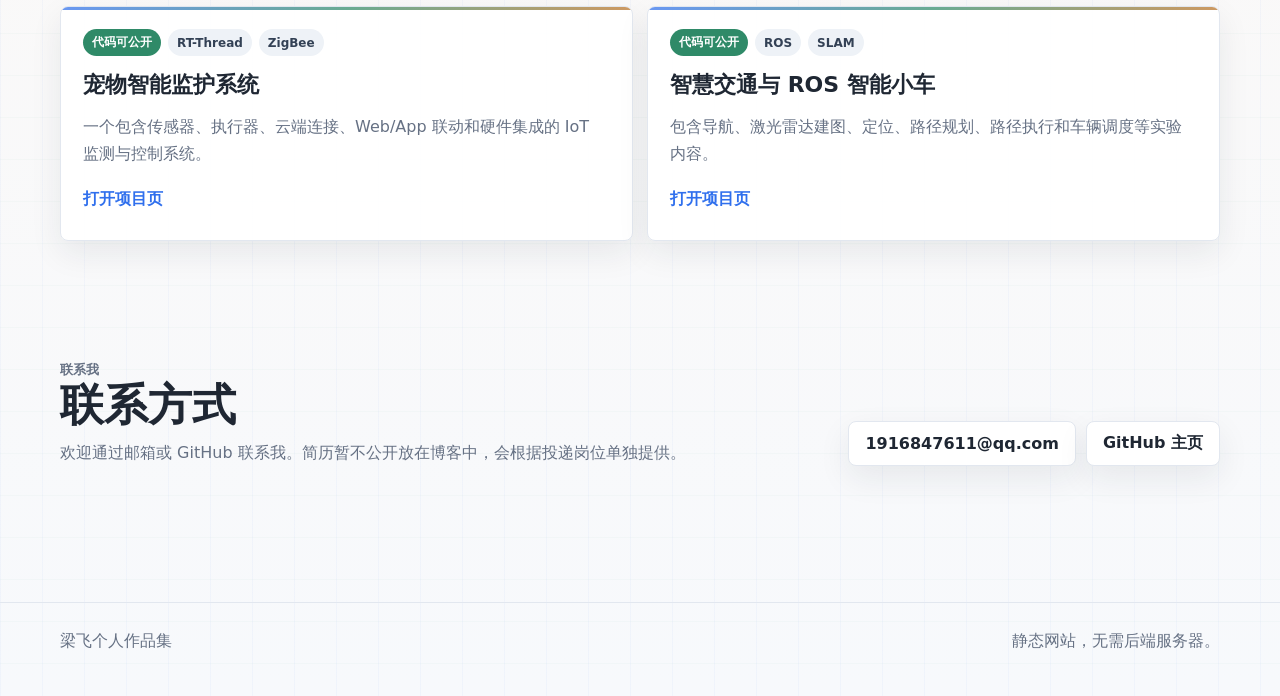
==== commit 41250eba: "Update contact links" ====
--- a/index.html
+++ b/index.html
@@ -219,9 +219,12 @@
         <div>
           <p class="eyebrow">联系我</p>
           <h2>联系方式</h2>
-          <p>邮箱已补充。GitHub 主页和简历链接可以在博客主页完成后继续添加。</p>
-        </div>
-        <a class="secondary-action" href="mailto:1916847611@qq.com">1916847611@qq.com</a>
+          <p>欢迎通过邮箱或 GitHub 联系我。简历暂不公开放在博客中，会根据投递岗位单独提供。</p>
+        </div>
+        <div class="contact-actions">
+          <a class="secondary-action" href="mailto:1916847611@qq.com">1916847611@qq.com</a>
+          <a class="secondary-action" href="https://github.com/Richardliangtnt" target="_blank" rel="noreferrer">GitHub 主页</a>
+        </div>
       </div>
     </section>
   </main>
--- a/assets/css/styles.css
+++ b/assets/css/styles.css
@@ -197,6 +197,13 @@
   flex-wrap: wrap;
   gap: 10px;
   margin-top: 28px;
+}
+
+.contact-actions {
+  display: flex;
+  flex-wrap: wrap;
+  justify-content: flex-end;
+  gap: 10px;
 }
 
 .primary-action,
@@ -1442,9 +1449,14 @@
   .section-head,
   .map-toolbar,
   .three-preview-toolbar,
+  .contact-actions,
   .footer-row {
     align-items: flex-start;
     flex-direction: column;
+  }
+
+  .contact-actions {
+    justify-content: flex-start;
   }
 
   .three-stage {
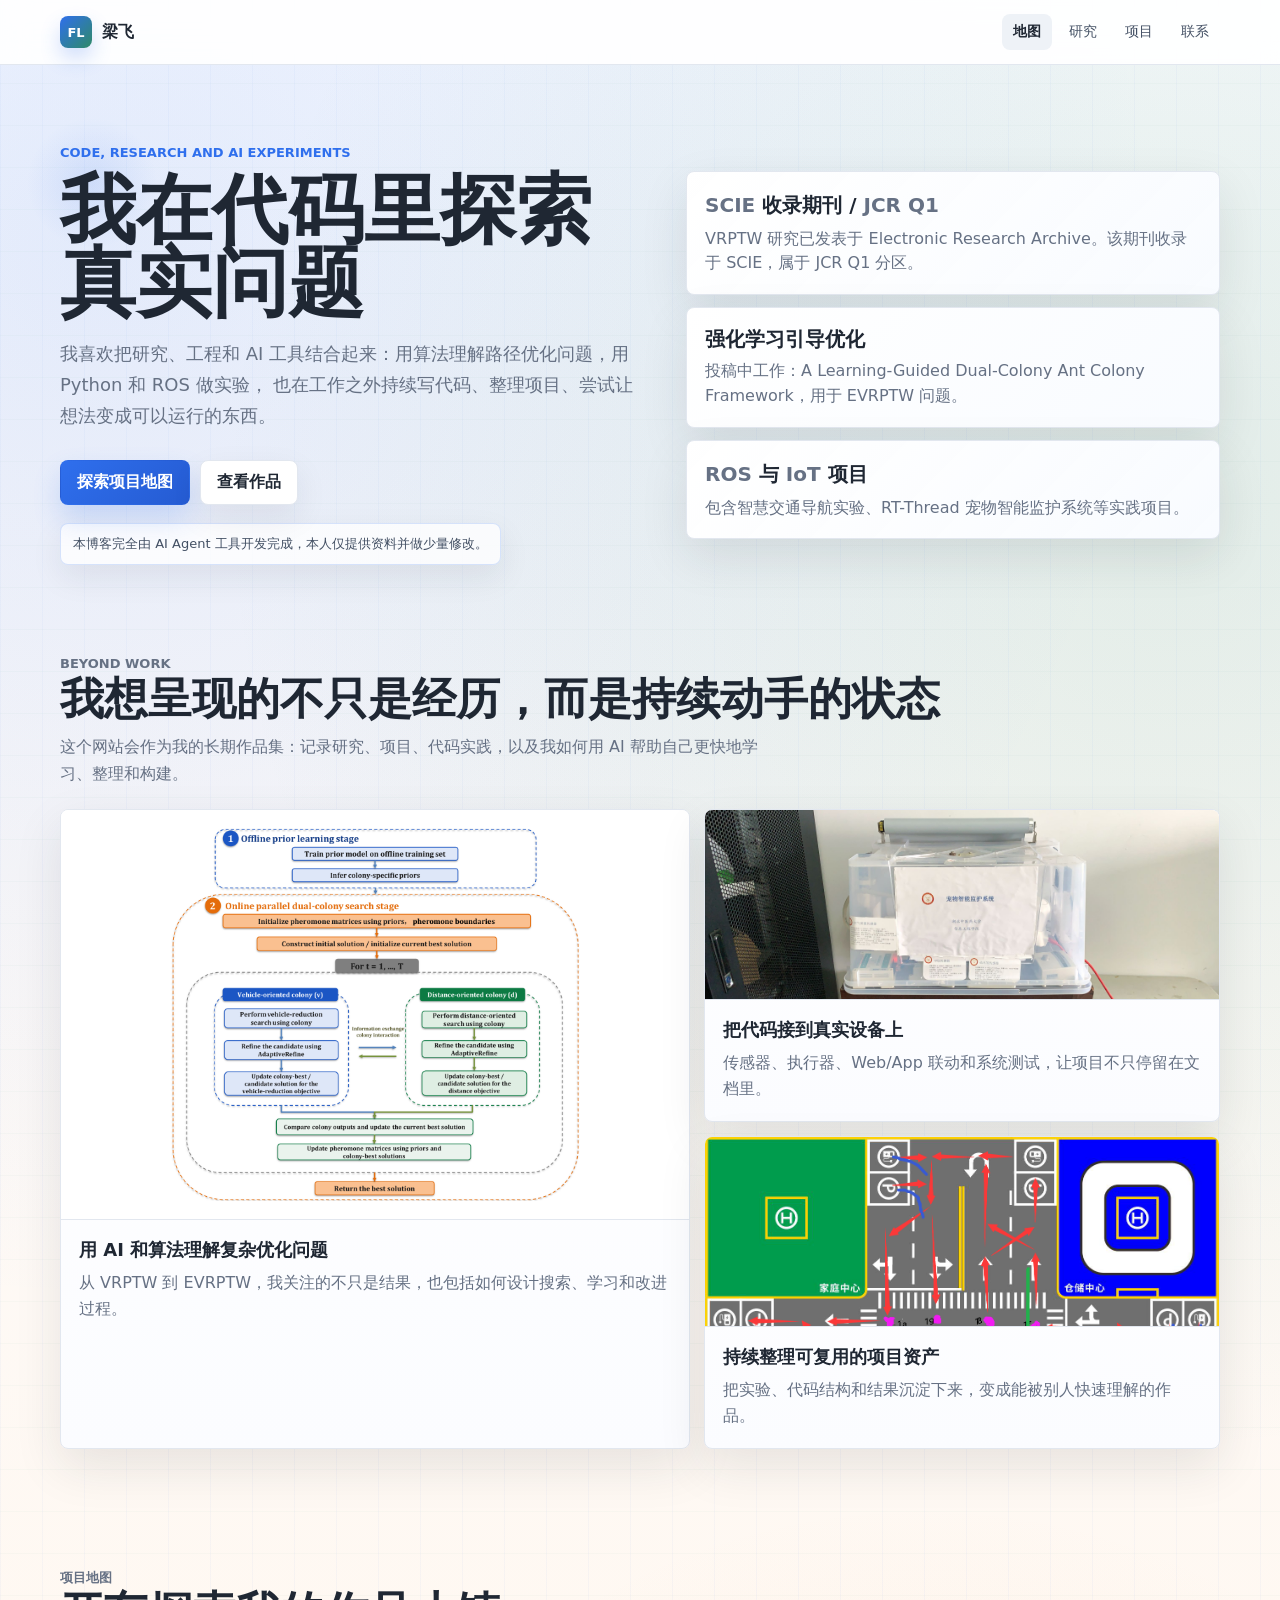
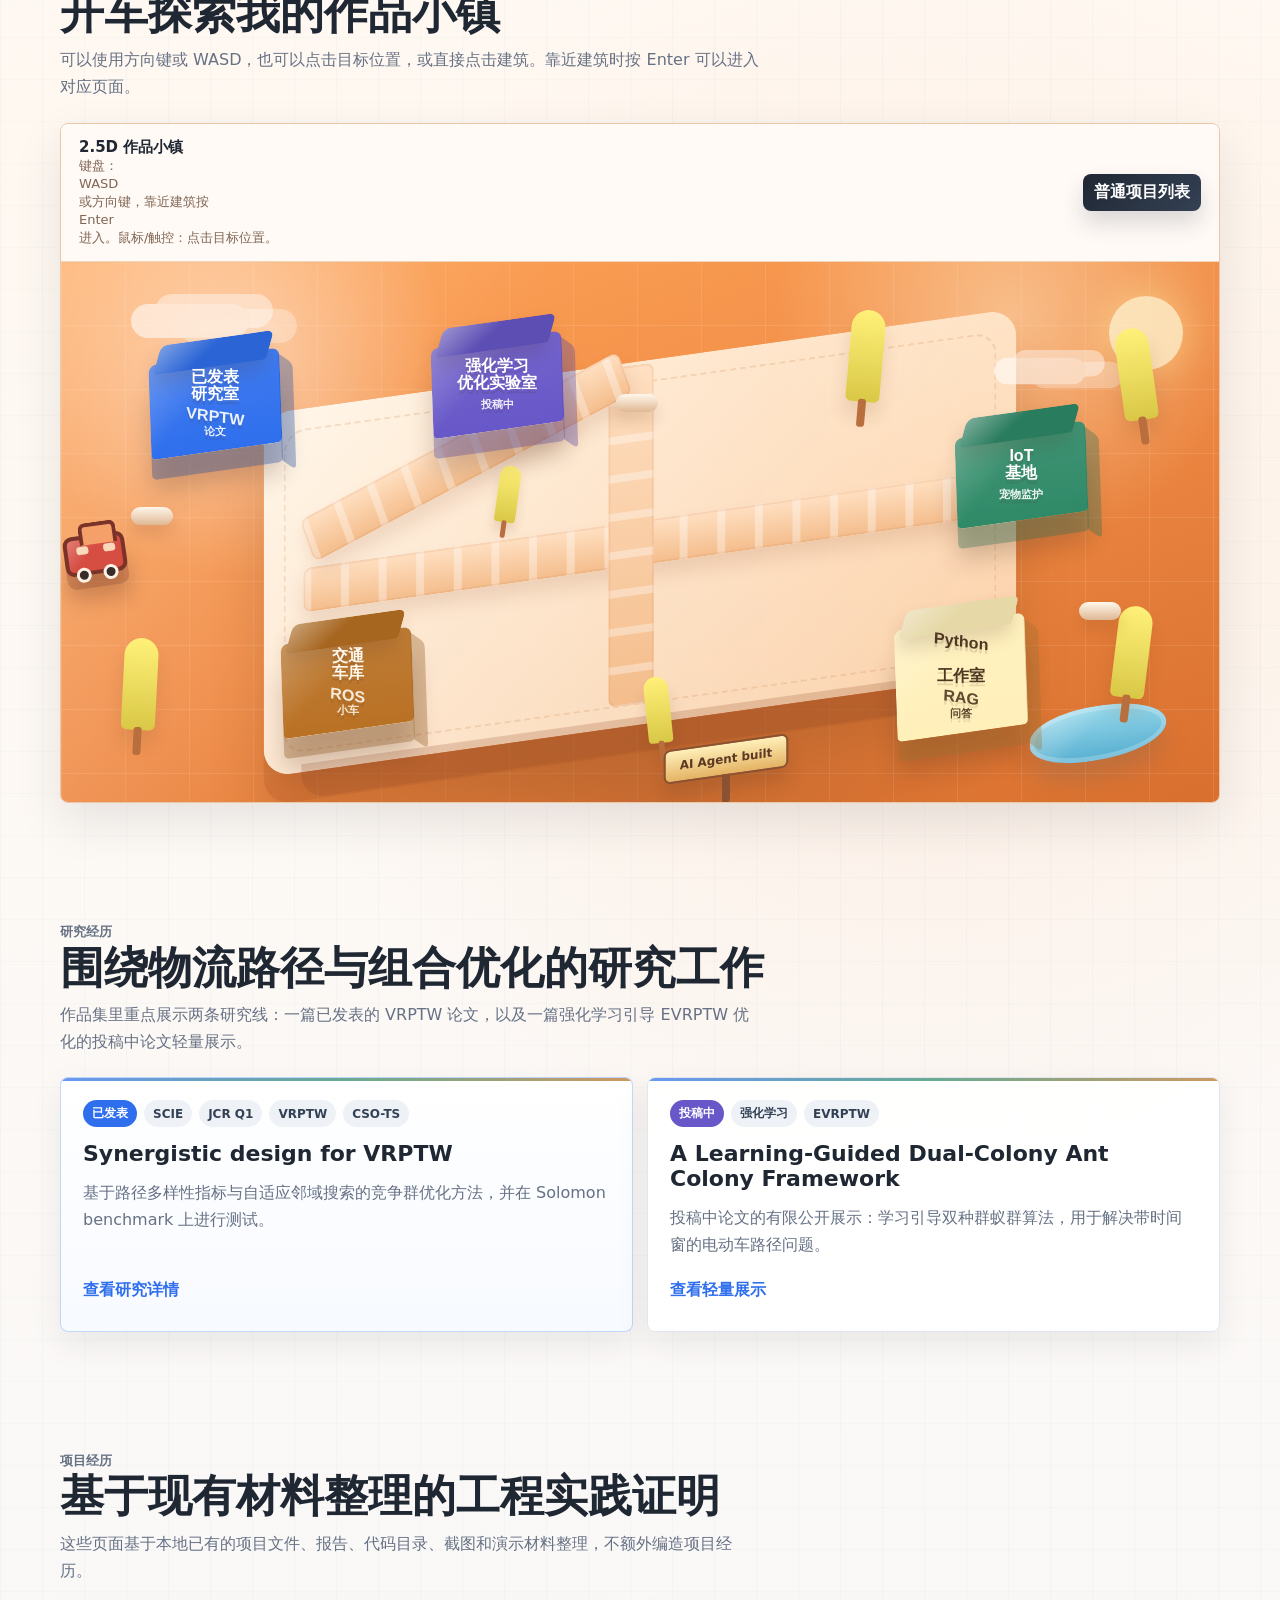
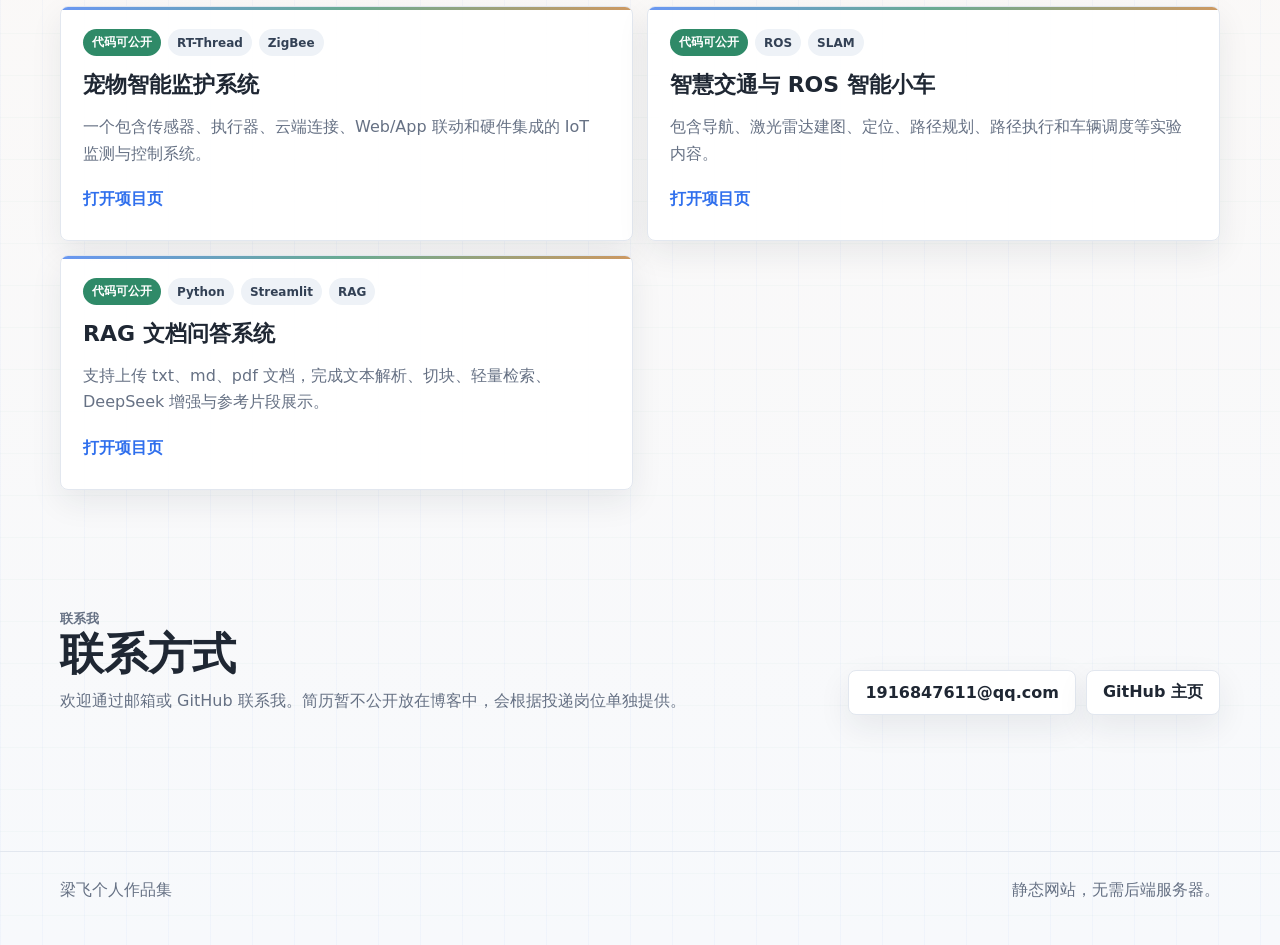
==== commit cb19a10b: "Add RAG document QA portfolio page" ====
--- a/index.html
+++ b/index.html
@@ -124,7 +124,7 @@
           <button class="map-building" type="button" data-project="rl"><span>强化学习<br>优化实验室<small>投稿中</small></span></button>
           <button class="map-building" type="button" data-project="iot"><span>IoT<br>基地<small>宠物监护</small></span></button>
           <button class="map-building" type="button" data-project="traffic"><span>交通<br>车库<small><span class="notranslate" translate="no">ROS</span> 小车</small></span></button>
-          <button class="map-building" type="button" data-project="python"><span><span class="notranslate" translate="no">Python</span><br>工作室<small>建设中</small></span></button>
+          <button class="map-building" type="button" data-project="python"><span><span class="notranslate" translate="no">Python</span><br>工作室<small><span class="notranslate" translate="no">RAG</span> 问答</small></span></button>
           <span class="tree t1"></span>
           <span class="tree t2"></span>
           <span class="tree t3"></span>
@@ -211,6 +211,17 @@
           <p>包含导航、激光雷达建图、定位、路径规划、路径执行和车辆调度等实验内容。</p>
           <a class="text-link" href="projects/traffic-garage.html">打开项目页</a>
         </article>
+        <article class="work-card">
+          <div class="tag-row">
+            <span class="tag green">代码可公开</span>
+            <span class="tag notranslate" translate="no">Python</span>
+            <span class="tag notranslate" translate="no">Streamlit</span>
+            <span class="tag notranslate" translate="no">RAG</span>
+          </div>
+          <h3><span class="notranslate" translate="no">RAG</span> 文档问答系统</h3>
+          <p>支持上传 txt、md、pdf 文档，完成文本解析、切块、轻量检索、DeepSeek 增强与参考片段展示。</p>
+          <a class="text-link" href="projects/rag-doc-qa.html">打开项目页</a>
+        </article>
       </div>
     </section>
 
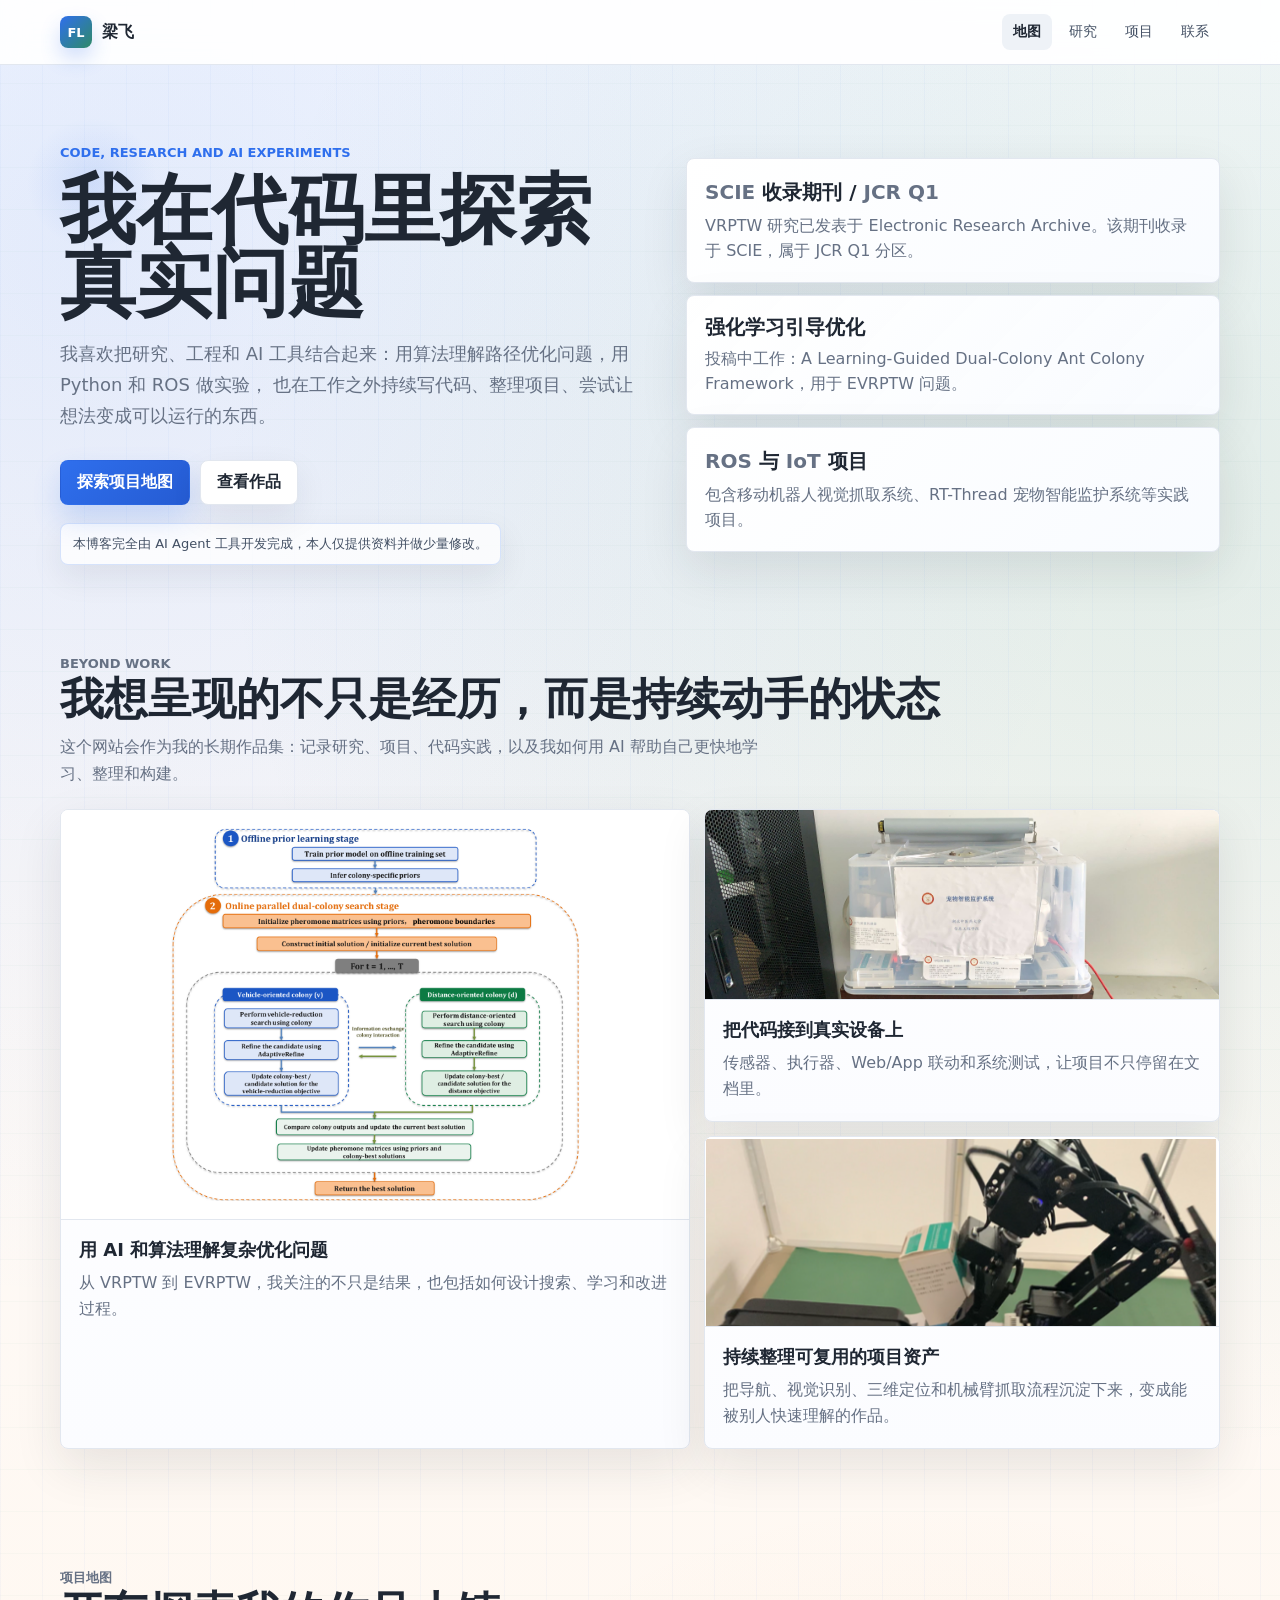
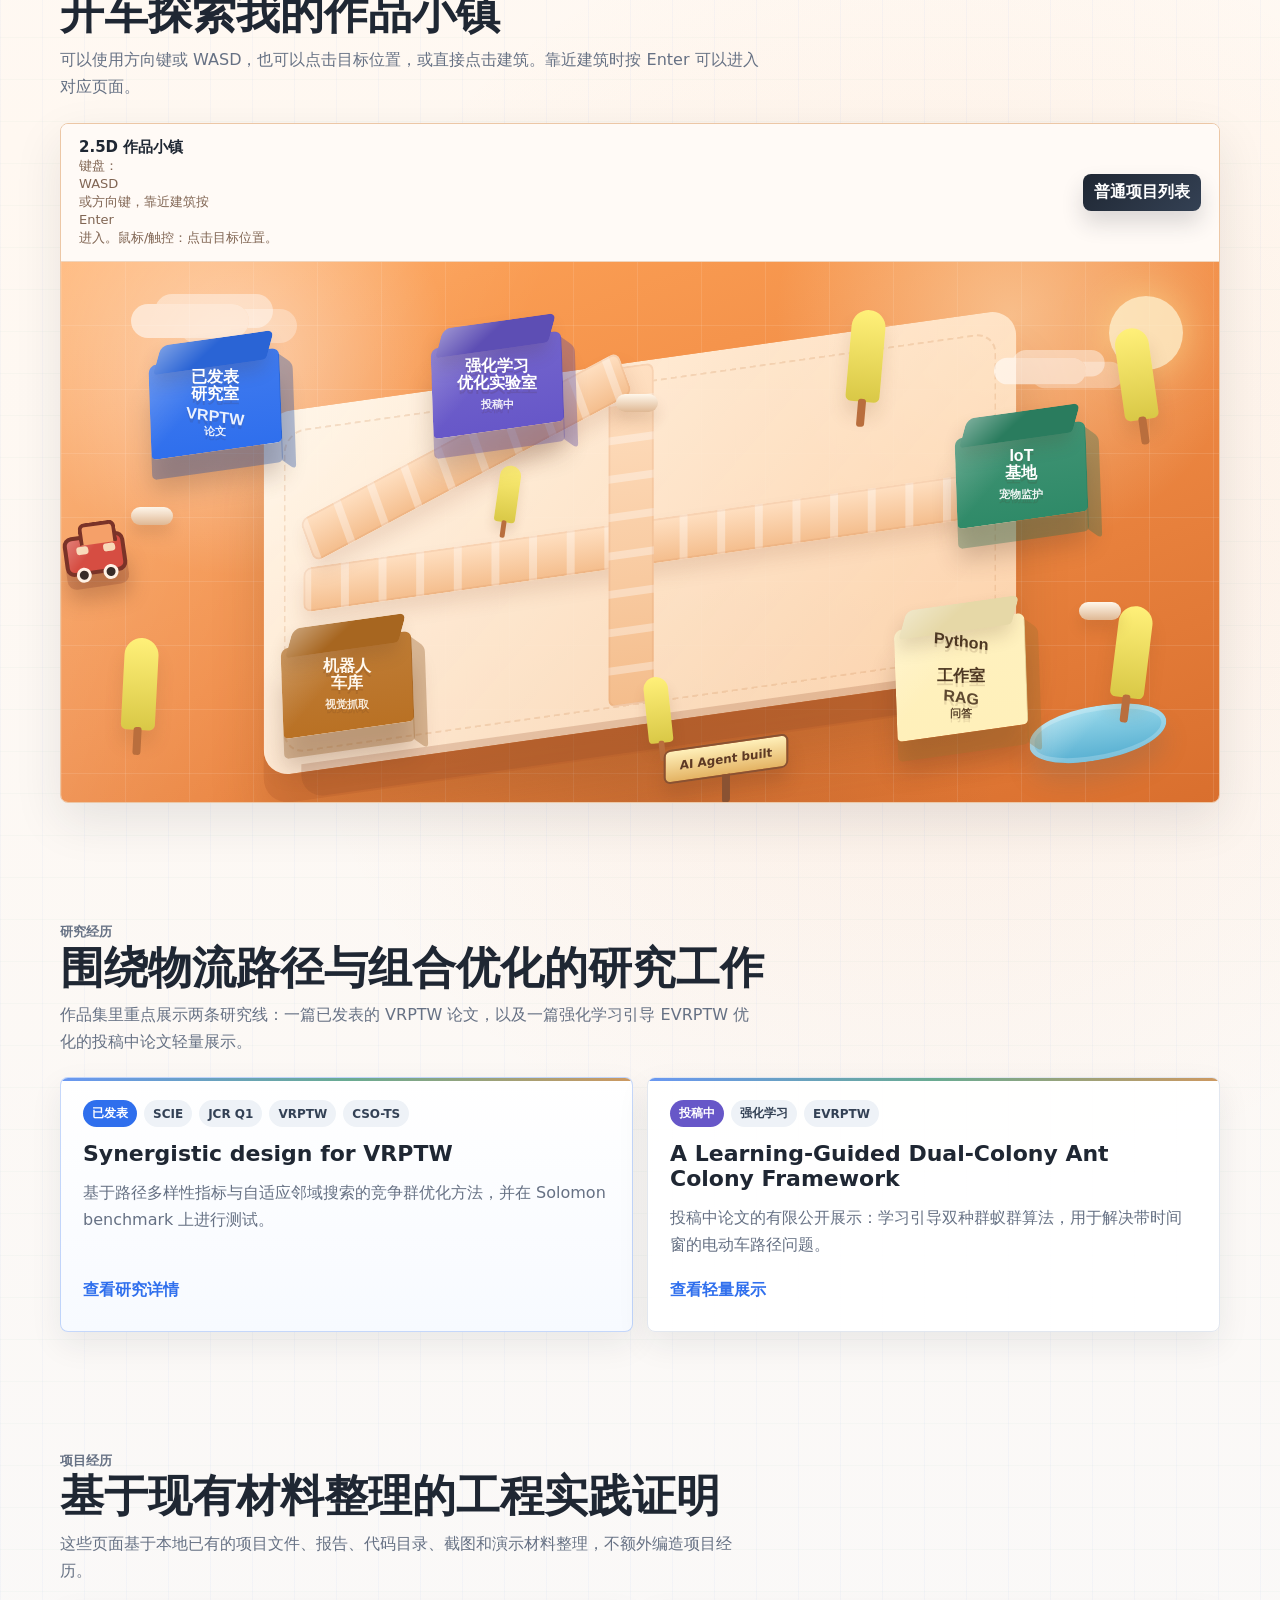
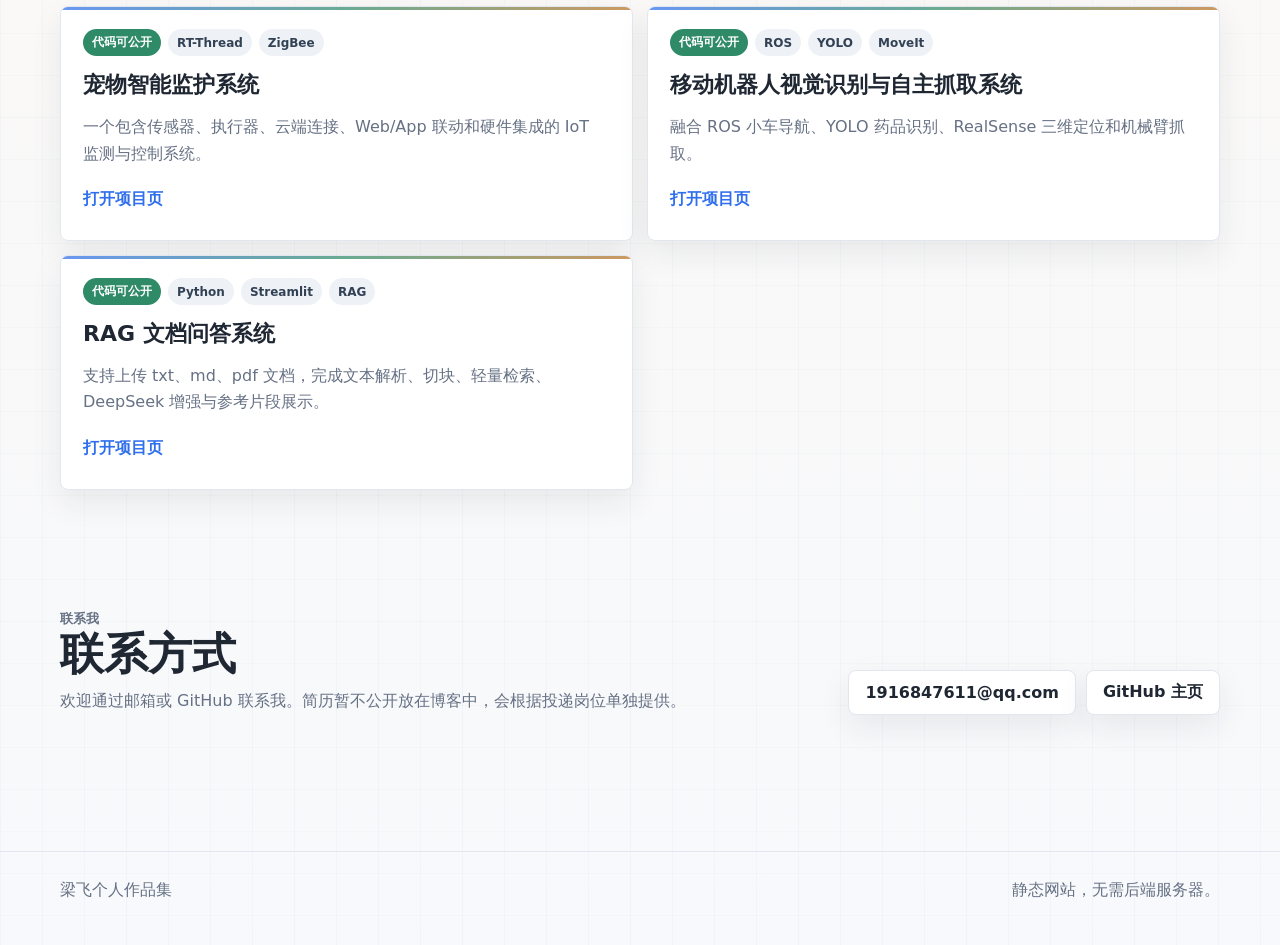
==== commit 2a5da5c3: "Update robot vision grasping project page" ====
--- a/index.html
+++ b/index.html
@@ -58,7 +58,7 @@
         </div>
         <div class="metric">
           <strong><span class="notranslate" translate="no">ROS</span> 与 <span class="notranslate" translate="no">IoT</span> 项目</strong>
-          <span>包含智慧交通导航实验、<span class="notranslate" translate="no">RT-Thread</span> 宠物智能监护系统等实践项目。</span>
+          <span>包含移动机器人视觉抓取系统、<span class="notranslate" translate="no">RT-Thread</span> 宠物智能监护系统等实践项目。</span>
         </div>
       </aside>
     </section>
@@ -87,10 +87,10 @@
           </div>
         </a>
         <a class="visual-card" href="projects/traffic-garage.html">
-          <img src="assets/img/traffic-path.png" alt="智慧交通路径规划示意图">
+          <img src="assets/img/robot-arm-grasping.png" alt="机械臂抓取药品实验照片">
           <div>
             <strong>持续整理可复用的项目资产</strong>
-            <p>把实验、代码结构和结果沉淀下来，变成能被别人快速理解的作品。</p>
+            <p>把导航、视觉识别、三维定位和机械臂抓取流程沉淀下来，变成能被别人快速理解的作品。</p>
           </div>
         </a>
       </div>
@@ -123,7 +123,7 @@
           <button class="map-building" type="button" data-project="published"><span>已发表<br>研究室<small><span class="notranslate" translate="no">VRPTW</span> 论文</small></span></button>
           <button class="map-building" type="button" data-project="rl"><span>强化学习<br>优化实验室<small>投稿中</small></span></button>
           <button class="map-building" type="button" data-project="iot"><span>IoT<br>基地<small>宠物监护</small></span></button>
-          <button class="map-building" type="button" data-project="traffic"><span>交通<br>车库<small><span class="notranslate" translate="no">ROS</span> 小车</small></span></button>
+          <button class="map-building" type="button" data-project="traffic"><span>机器人<br>车库<small>视觉抓取</small></span></button>
           <button class="map-building" type="button" data-project="python"><span><span class="notranslate" translate="no">Python</span><br>工作室<small><span class="notranslate" translate="no">RAG</span> 问答</small></span></button>
           <span class="tree t1"></span>
           <span class="tree t2"></span>
@@ -205,10 +205,11 @@
           <div class="tag-row">
             <span class="tag green">代码可公开</span>
             <span class="tag notranslate" translate="no">ROS</span>
-            <span class="tag notranslate" translate="no">SLAM</span>
-          </div>
-          <h3>智慧交通与 <span class="notranslate" translate="no">ROS</span> 智能小车</h3>
-          <p>包含导航、激光雷达建图、定位、路径规划、路径执行和车辆调度等实验内容。</p>
+            <span class="tag notranslate" translate="no">YOLO</span>
+            <span class="tag notranslate" translate="no">MoveIt</span>
+          </div>
+          <h3>移动机器人视觉识别与自主抓取系统</h3>
+          <p>融合 <span class="notranslate" translate="no">ROS</span> 小车导航、<span class="notranslate" translate="no">YOLO</span> 药品识别、<span class="notranslate" translate="no">RealSense</span> 三维定位和机械臂抓取。</p>
           <a class="text-link" href="projects/traffic-garage.html">打开项目页</a>
         </article>
         <article class="work-card">
--- a/assets/css/styles.css
+++ b/assets/css/styles.css
@@ -1371,6 +1371,87 @@
   line-height: 1.6;
 }
 
+.flow-strip {
+  display: grid;
+  grid-template-columns: repeat(5, minmax(0, 1fr));
+  gap: 10px;
+  margin-top: 16px;
+}
+
+.flow-step {
+  position: relative;
+  min-height: 136px;
+  padding: 16px;
+  border: 1px solid var(--line);
+  border-radius: 8px;
+  background: linear-gradient(180deg, #fff, #f8fbff);
+  box-shadow: var(--shadow-soft);
+}
+
+.flow-step::after {
+  content: "";
+  position: absolute;
+  top: 50%;
+  right: -12px;
+  z-index: 2;
+  width: 14px;
+  height: 14px;
+  border-top: 3px solid rgba(47, 111, 237, .42);
+  border-right: 3px solid rgba(47, 111, 237, .42);
+  transform: translateY(-50%) rotate(45deg);
+}
+
+.flow-step:last-child::after {
+  display: none;
+}
+
+.flow-step strong {
+  display: inline-grid;
+  width: 34px;
+  height: 34px;
+  place-items: center;
+  margin-bottom: 12px;
+  border-radius: 8px;
+  color: #fff;
+  background: var(--blue);
+  font-size: 13px;
+}
+
+.flow-step span {
+  display: block;
+  color: var(--ink);
+  font-weight: 850;
+}
+
+.flow-step p {
+  margin: 6px 0 0;
+  color: var(--muted);
+  font-size: 13px;
+  line-height: 1.5;
+}
+
+.qa-showcase {
+  display: grid;
+  grid-template-columns: repeat(2, minmax(0, 1fr));
+  gap: 12px;
+  margin: 14px 0 12px;
+}
+
+.qa-panel {
+  min-height: 160px;
+  padding: 18px;
+  border: 1px solid var(--line);
+  border-radius: 8px;
+  background: #fff;
+  box-shadow: var(--shadow-soft);
+}
+
+.qa-panel p {
+  margin: 14px 0 0;
+  color: #4b5668;
+  line-height: 1.72;
+}
+
 .site-footer {
   margin-top: 60px;
   padding: 28px 0 44px;
@@ -1430,8 +1511,24 @@
   .work-grid,
   .visual-grid,
   .paper-gallery,
-  .media-grid {
+  .media-grid,
+  .qa-showcase {
     grid-template-columns: 1fr;
+  }
+
+  .flow-strip {
+    grid-template-columns: 1fr;
+  }
+
+  .flow-step {
+    min-height: auto;
+  }
+
+  .flow-step::after {
+    top: auto;
+    right: 50%;
+    bottom: -12px;
+    transform: translateX(50%) rotate(135deg);
   }
 
   .paper-gallery .paper-feature img {
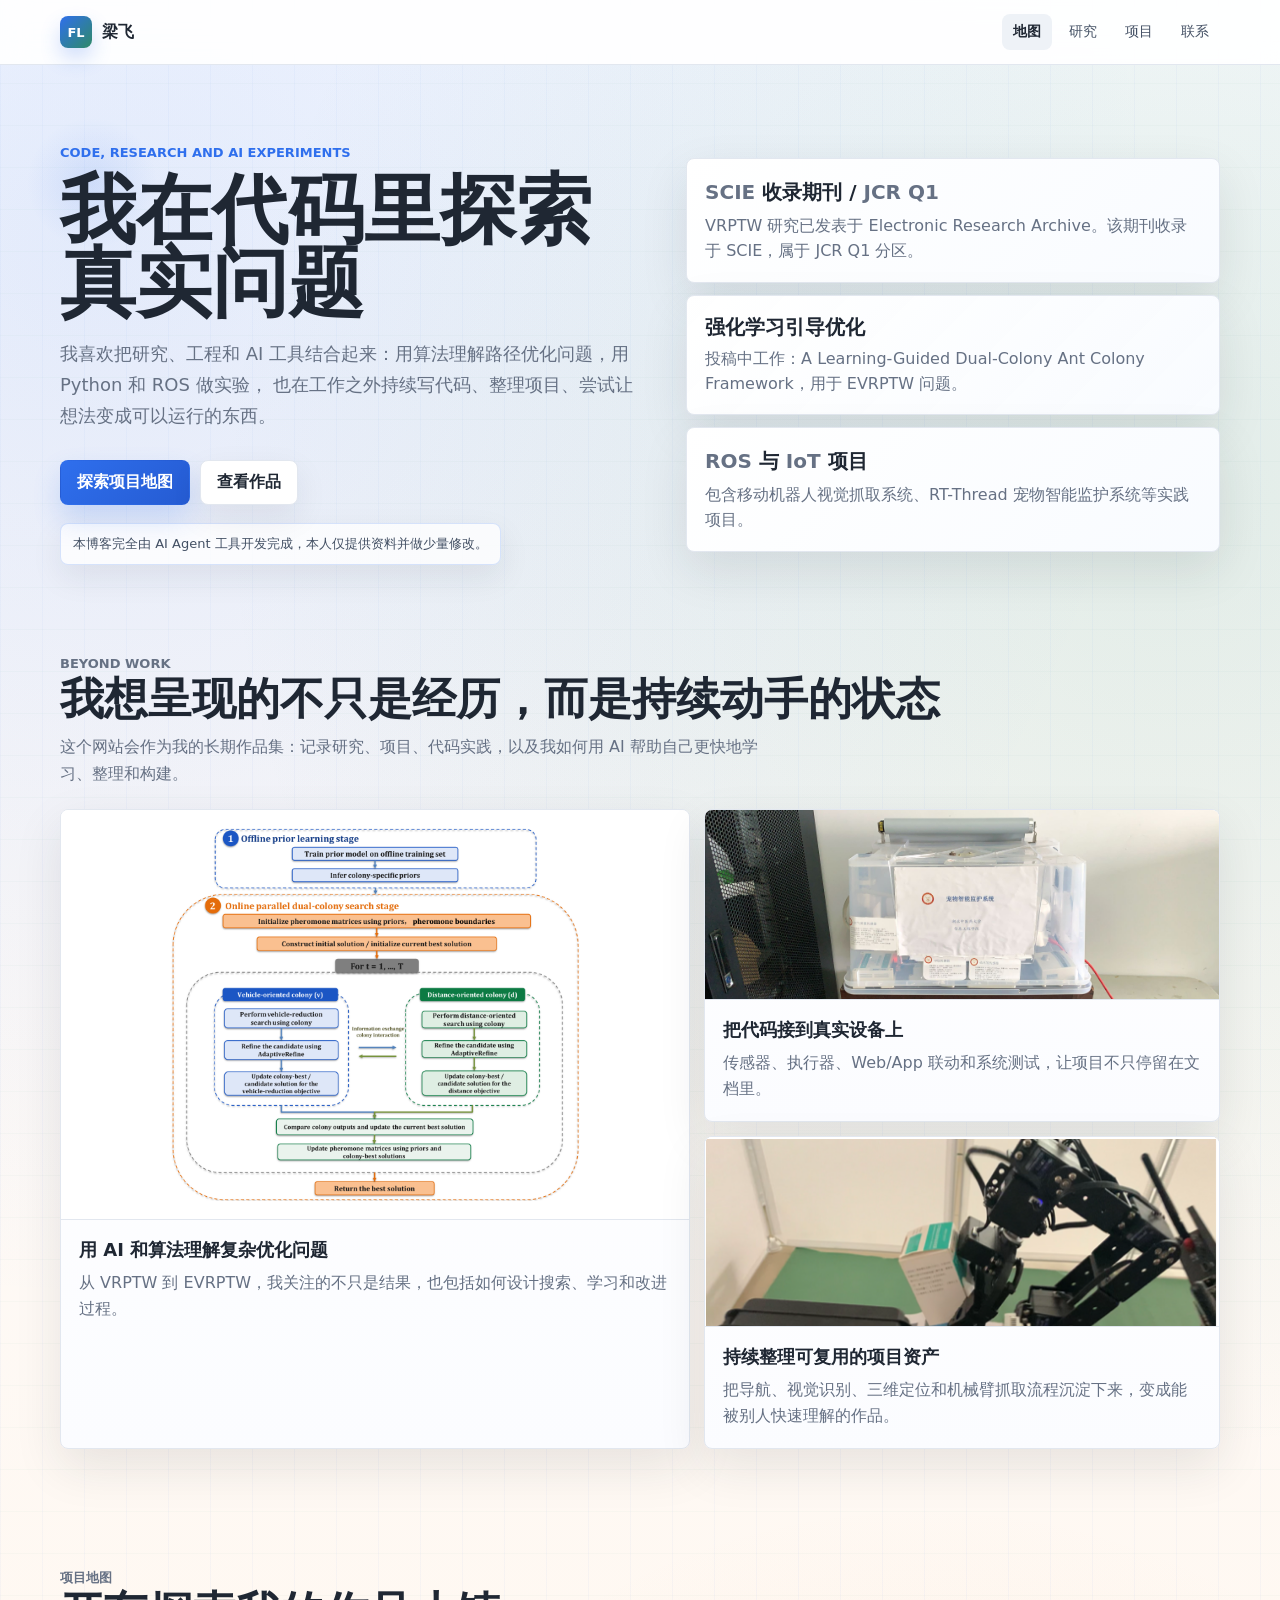
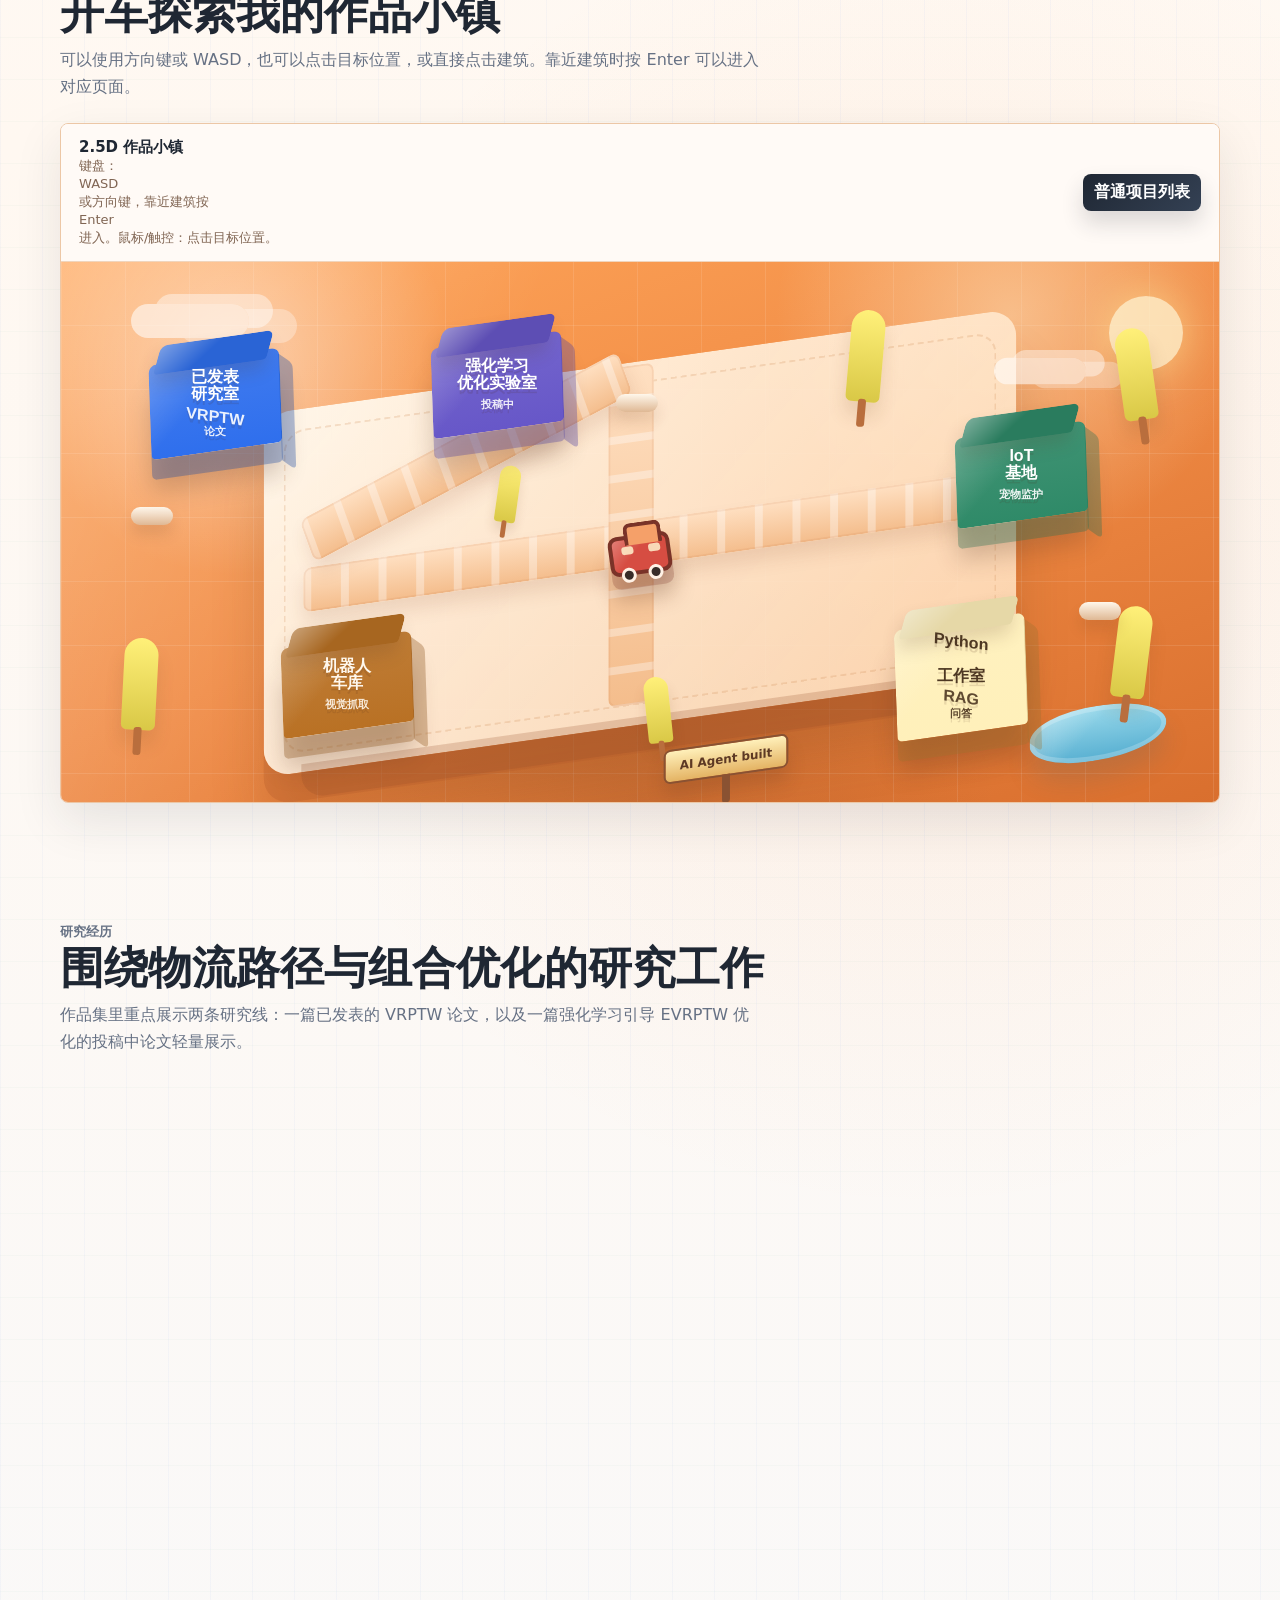
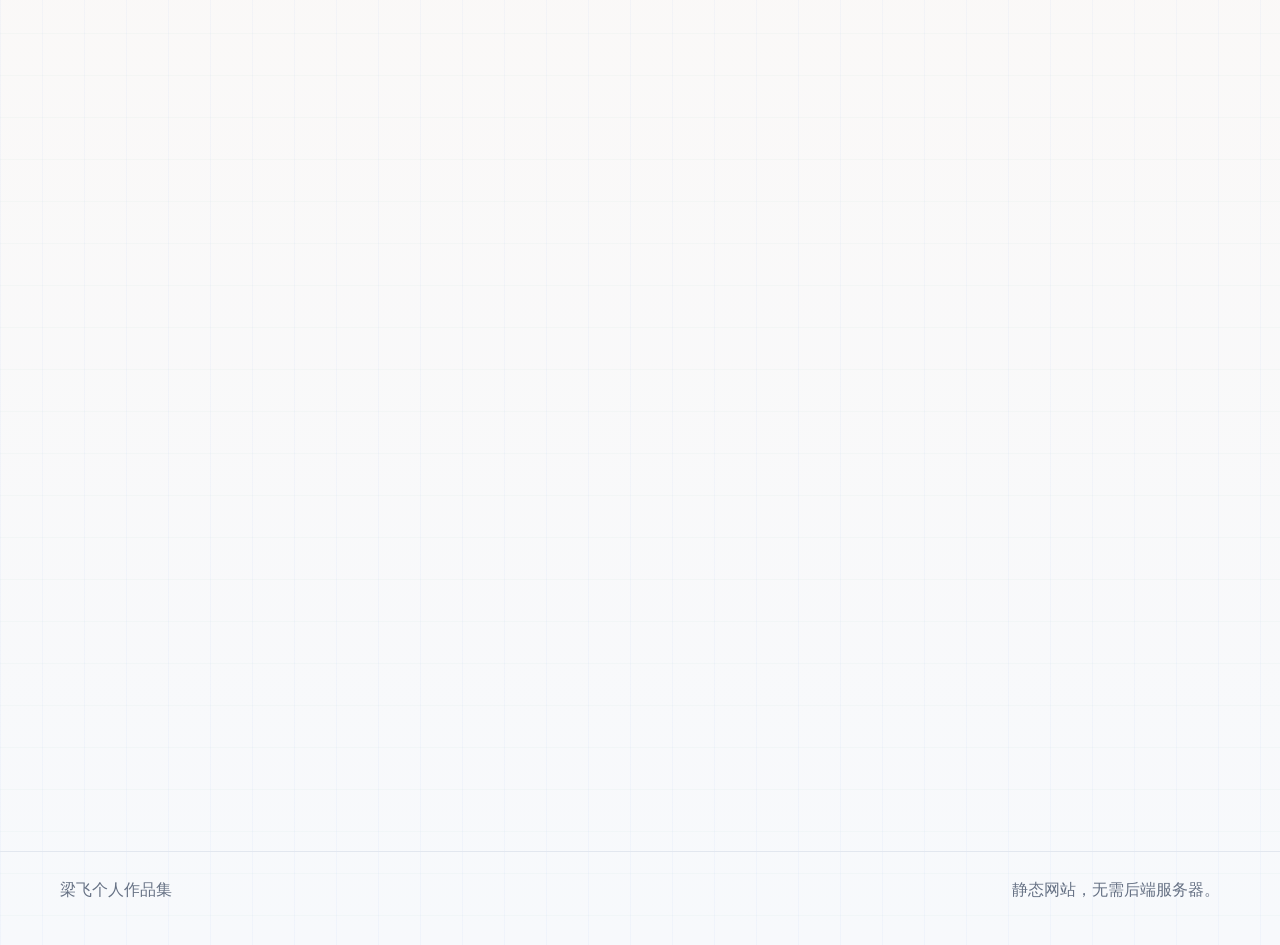
==== commit 739060f2: "Update RAG project page for Zhipu API" ====
--- a/index.html
+++ b/index.html
@@ -220,7 +220,7 @@
             <span class="tag notranslate" translate="no">RAG</span>
           </div>
           <h3><span class="notranslate" translate="no">RAG</span> 文档问答系统</h3>
-          <p>支持上传 txt、md、pdf 文档，完成文本解析、切块、轻量检索、DeepSeek 增强与参考片段展示。</p>
+          <p>支持上传 txt、md、pdf 文档，完成文本解析、切块、轻量检索、智谱增强与参考片段展示。</p>
           <a class="text-link" href="projects/rag-doc-qa.html">打开项目页</a>
         </article>
       </div>
--- a/assets/css/styles.css
+++ b/assets/css/styles.css
@@ -1301,6 +1301,28 @@
   font-size: 13px;
 }
 
+.project-media-gallery figure {
+  background: #fff;
+}
+
+.project-media-gallery a {
+  display: block;
+  background: #fff;
+}
+
+.project-media-gallery img {
+  height: 240px;
+  object-fit: contain;
+  object-position: center;
+  padding: 10px;
+  border-bottom: 1px solid var(--line);
+}
+
+.project-media-gallery figure:hover img {
+  transform: none;
+  filter: saturate(1.04) contrast(1.02);
+}
+
 .figure-stack figure {
   overflow-x: auto;
   background: #fff;
